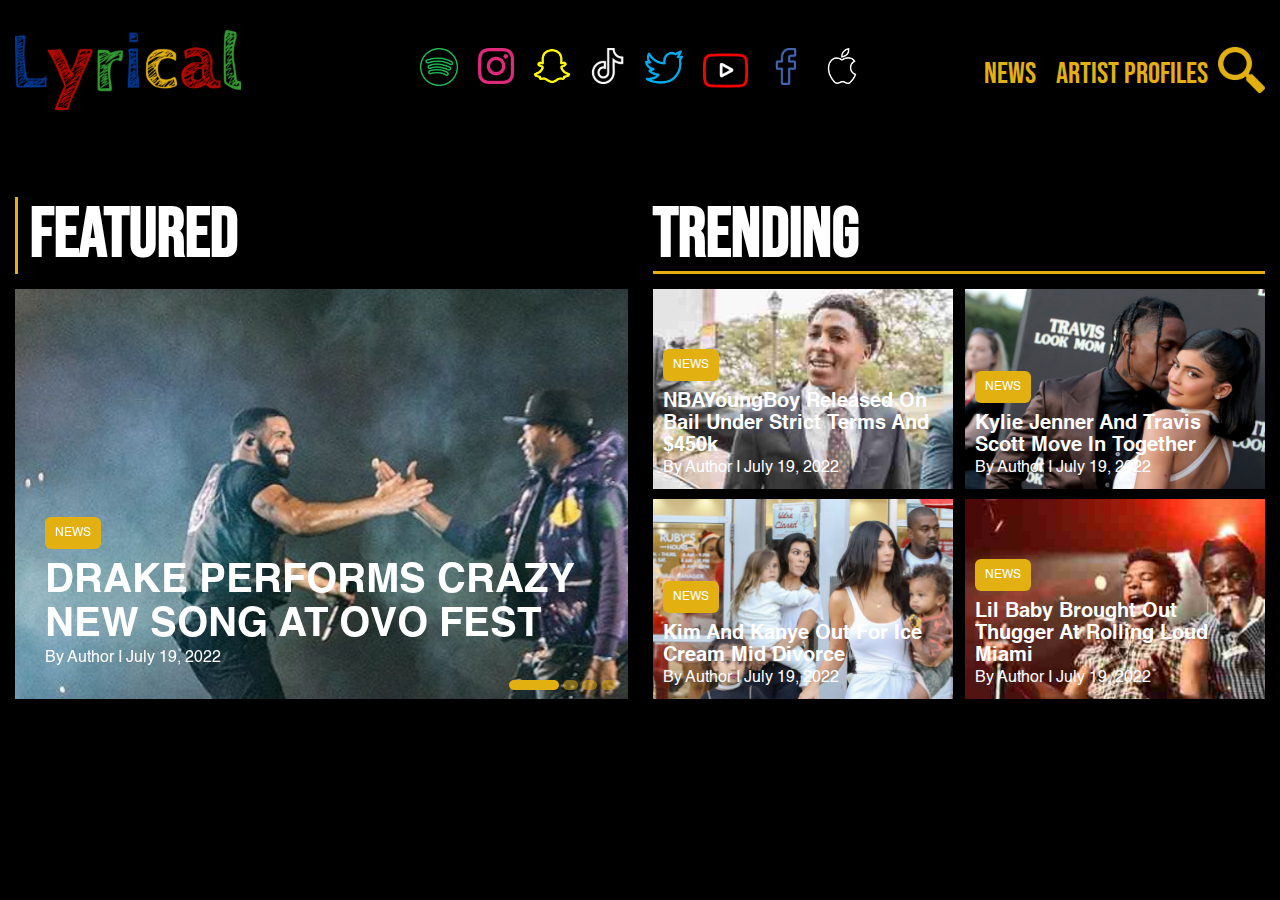
==== index.html @ 8f90d985 "Top Main Section" ====
<!DOCTYPE html>
<html lang="en">
<head>
    <meta charset="UTF-8">
    <meta http-equiv="X-UA-Compatible" content="IE=edge">
    <meta name="viewport" content="width=device-width, initial-scale=1.0">
    <title>Lyrical</title>

    <!-- Owl Carousel -->
    <link rel="stylesheet" href="https://cdnjs.cloudflare.com/ajax/libs/OwlCarousel2/2.3.4/assets/owl.carousel.min.css">
    <link rel="stylesheet" href="https://cdnjs.cloudflare.com/ajax/libs/OwlCarousel2/2.3.4/assets/owl.theme.default.css">

    <link rel="stylesheet" href="./assets/css/style.css">
</head>
<body>
    
    <!-- Site Header -->
    <header class="site--header">
        <div class="site--container">
            <div class="header--content flex space-between items-center">
                <div class="header--logo">
                    <img src="./assets/img/logo.svg" alt="">
                </div>
                <div class="header--icon">
                    <ul class="social--icon flex">
                        <li>
                            <a href="">
                                <img src="./assets/img/spotify.svg" alt="">
                            </a>
                        </li>
                        <li>
                            <a href="">
                                <img src="./assets/img/instagram.svg" alt="">
                            </a>
                        </li>
                        <li>
                            <a href="">
                                <img src="./assets/img/snapchat.svg" alt="">
                            </a>
                        </li>
                        <li>
                            <a href="">
                                <img src="./assets/img/tik-tok.svg" alt="">
                            </a>
                        </li>
                        <li>
                            <a href="">
                                <img src="./assets/img/twitter.svg" alt="">
                            </a>
                        </li>
                        <li>
                            <a href="">
                                <img src="./assets/img/youtube.svg" alt="">
                            </a>
                        </li>
                        <li>
                            <a href="">
                                <img src="./assets/img/facebook.svg" alt="">
                            </a>
                        </li>
                        <li>
                            <a href="">
                                <img src=".//assets/img/apple.svg" alt="">
                            </a>
                        </li>
                    </ul>
                </div>
                <div class="header--menu flex items-center">
                    <nav>
                        <ul class="main--menu flex">
                            <li>
                                <a href="">News</a>
                            </li>
                            <li>
                                <a href="">ARTIST PROFILES</a>
                            </li>
                        </ul>
                    </nav>
                    <div class="search--icon">
                        <img src="./assets/img/magnifying-glass-search.svg" alt="">
                    </div>
                </div>
            </div>
        </div>
    </header>

    <main>

        <!-- Top Main Section -->
        <section class="top--main">
            <div class="site--container">
                <div class="main--content flex space-between">
                    <div class="main--col featured--block">
                        <h1 class="white featured--title">FEATURED</h1>
                        <div class="featured--slider owl-carousel owl-theme">
                            <a href="#" class="featured--item" style="background-image:url(./assets/img/fs-item.png) ;">
                                <div class="featured--item_content">
                                    <span class="item--category">NEWS</span>
                                    <h3>DRAKE PERFORMS CRAZY NEW SONG AT OVO FEST</h3>
                                    <span>By Author I July 19, 2022</span>
                                </div>
                            </a>
                            <a href="#" class="featured--item" style="background-image:url(./assets/img/fs-item.png) ;">
                                <div class="featured--item_content">
                                    <span class="item--category">NEWS</span>
                                    <h3>DRAKE PERFORMS CRAZY NEW SONG AT OVO FEST</h3>
                                    <span>By Author I July 19, 2022</span>
                                </div>
                            </a>
                            <a href="#" class="featured--item" style="background-image:url(./assets/img/fs-item.png) ;">
                                <div class="featured--item_content">
                                    <span class="item--category">NEWS</span>
                                    <h3>DRAKE PERFORMS CRAZY NEW SONG AT OVO FEST</h3>
                                    <span>By Author I July 19, 2022</span>
                                </div>
                            </a>
                            <a href="#" class="featured--item" style="background-image:url(./assets/img/fs-item.png) ;">
                                <div class="featured--item_content">
                                    <span class="item--category">NEWS</span>
                                    <h3>DRAKE PERFORMS CRAZY NEW SONG AT OVO FEST</h3>
                                    <span>By Author I July 19, 2022</span>
                                </div>
                            </a>
                        </div>
                    </div>
                    <div class="main--col trending--block">
                        <h1 class="white trending--title">TRENDING</h1>
                        <div class="trending--box flex space-between">
                            <a href="#" class="trending--box_item" style="background-image: url(./assets/img/tr-1.png);">
                                <div class="trending--boc_content">
                                    <span class="item--category">NEWS</span>
                                    <h4>NBAYoungBoy released on bail Under strict terms and $450k</h4>
                                    <span>By Author I July 19, 2022</span>
                                </div>
                            </a>
                            <a href="#" class="trending--box_item" style="background-image: url(./assets/img/tr-2.png);">
                                <div class="trending--boc_content">
                                    <span class="item--category">NEWS</span>
                                    <h4>Kylie Jenner And Travis Scott Move In Together</h4>
                                    <span>By Author I July 19, 2022</span>
                                </div>
                            </a>
                            <a href="#" class="trending--box_item" style="background-image: url(./assets/img/tr-3.png);">
                                <div class="trending--boc_content">
                                    <span class="item--category">NEWS</span>
                                    <h4>Kim And Kanye Out For Ice Cream Mid Divorce</h4>
                                    <span>By Author I July 19, 2022</span>
                                </div>
                            </a>
                            <a href="#" class="trending--box_item" style="background-image: url(./assets/img/tr-4.png);">
                                <div class="trending--boc_content">
                                    <span class="item--category">NEWS</span>
                                    <h4>Lil Baby Brought Out Thugger At Rolling Loud Miami</h4>
                                    <span>By Author I July 19, 2022</span>
                                </div>
                            </a>
                        </div>
                    </div>
                </div>
            </div>
        </section>

    </main>

    
    <script src="https://code.jquery.com/jquery-3.6.0.min.js"></script>

    <!-- Owl Carousel JS -->
    <script src="https://cdnjs.cloudflare.com/ajax/libs/OwlCarousel2/2.3.4/owl.carousel.min.js"></script>

    <script src="./assets/js/script.js"></script>

</body>
</html>
---- assets/css/style.css ----
/******************************* 
        Custom Font
*******************************/

@font-face {
    font-family: 'Bebasneue-regular';
    src: url(../fonts/BebasNeue-Regular.ttf);
}
@font-face {
    font-family: 'Helvetica';
    src: url(../fonts/Helvetica.ttf);
}
@font-face {
    font-family: 'Helvetica-Bold';
    src: url(../fonts/Helvetica-Bold.ttf);
}
@font-face {
    font-family: 'open-sans';
    src: url(../fonts/open-sans-regular.ttf);
}
@font-face {
    font-family: 'open-sans-extrabold';
    src: url(../fonts/open-sans-extrabold.ttf);
}



/******************************* 
            Reset
*******************************/

*,*::before,*::after{
	box-sizing:border-box;
}
html,body,div,dl,dt,dd,ul,ol,li,h1,h2,h3,h4,h5,h6,
pre,form,fieldset,input,textarea,p,blockquote,th,td,
header,footer,aside,nav,article,figure,figcaption{
	margin:0;
	padding:0;
}
fieldset,img{
	border:0;
    max-width: 100%;
}
address,caption,cite,code,dfn,em,strong,th,var{
	font-style:normal;
	font-weight:400;
}
ol,ul{
	list-style:none;
}
caption,th{
	text-align:left;
}
h1,h2,h3,h4,h5,h6{
	font-size:100%;
    text-transform: capitalize;
}
h1::first-letter,
h2::first-letter,
h3::first-letter,
h4::first-letter,
h5::first-letter,
h6::first-letter{
    text-transform: uppercase;
}
q:before,q:after{
	content:'';
}
abbr,acronym{
	border:0;
}
a{
	text-decoration:none;
    transition: 0.3s linear;
}
a:active,a:focus,input:focus,textarea:hover,textarea:focus{
	outline:none;
} 


/******************************* 
            Variables
*******************************/


:root{

    /* Reset 1rem = 10px */
    font-size:10px;

    /* Basic colors */
    --black:#000000;
    --white:#ffffff;
    
    --yellow:#E2B011;
    --red:#C92929;
    --gray:#222222;
    

}


/******************************* 
            Globals
*******************************/

html{
    scroll-behavior: smooth;
	overflow-x: hidden;
}
body{
    font-size:1.6rem;
    font-weight:400;
    line-height:1.4;
	overflow-x: hidden;
    background-color: var(--black);
    font-family: 'Helvetica';
}
  
  
h1,h2,h3,h4,h5,h6{
    line-height:1.1;
	color:var(--white);
    font-family: 'Helvetica-Bold';
}
  
h1{
    font-size:7rem;
    font-family: 'Bebasneue-regular';
}
h2{
    font-size:6rem;
    font-family: 'Bebasneue-regular';
}
h3{
    font-size:4rem;
}
h4{
    font-size:2rem;
}
h5{
    font-size: 1.8rem;
}
h6{
    font-size: 1.6rem;
}
p,span{
    color: var(--white);
}

.flex{
    display: flex;
    flex-wrap: wrap;
}
.space-between{
    justify-content: space-between;
}
.justify-center{
    justify-content: center;
}
.justify-end{
    justify-content: flex-end;
}
.items-center{
    align-items: center;
}
.items-end{
    align-items: flex-end;
}

.full--container{
    width: 100%;
    height: 100%;
    max-width: 1440px;
    padding-left: 1.5rem;
    padding-right: 1.5rem;
    margin: auto;
}
.site--container{
    width: 100%;
    height: 100%;
    max-width: 1280px;
    padding-left: 15px;
    padding-right: 15px;
    margin: auto;
}
.text-center{
    text-align: center;
}


/*  Text Color */
.white{
    color: var(--white);
}
.black{
    color: var(--black);
}
.yellow{
    color: var(--yellow);
}


/******************************* 
            Specifics
*******************************/


/* Header  */
.header--logo {
    width: 30%;
}
.header--menu {
    width: 30%;
    display: flex;
    justify-content: flex-end;
}
.header--icon {
    width: 40%;
    display: flex;
    justify-content: center;
}
.site--header {
    padding: 30px 0;
}
.social--icon li {
    margin: 0 10px;
}
.main--menu li{
    margin: 0 10px;
}
.main--menu li a{
    font-family: 'Bebasneue-regular';
    color: var(--yellow);
    font-size: 3rem;
}
/* Header End */



/* Top Main Section */
.top--main{
    padding: 50px 0;
}
.main--col {
    width: 49%;
}
.featured--title {
    padding-left: 15px;
    margin-bottom: 15px;
    position: relative;
}
.featured--title:before {
    content: '';
    position: absolute;
    left: 0;
    bottom: 0;
    top: 0;
    height: 100%;
    width: 3px;
    background-color: var(--yellow);
    margin: auto;
}
.trending--title {
    margin-bottom: 15px;
    position: relative;
}
.trending--title:before {
    content: '';
    position: absolute;
    bottom: 0;
    left: 0;
    right: 0;
    width: 100%;
    height: 3px;
    background-color: var(--yellow);
}



.featured--item {
    height: 410px;
    display: flex;
    align-items: flex-end;
    padding: 30px;
}
.item--category {
    display: inline-block;
    padding: 10px;
    background-color: var(--yellow);
    width: max-content;
    border-radius: 6px;
    line-height: initial;
    color: var(--white);
    margin-bottom: 10px;
    font-size: 1.2rem;
}
.trending--box_item {
    width: 49%;
    height: 200px;
    display: flex;
    align-items: flex-end;
    padding: 10px;
}
.trending--box {
    gap: 10px;
}
.featured--slider .owl-dots {
    position: absolute;
    bottom: 0;
    right: 10px;
}
.featured--slider .owl-dots button.owl-dot span {
    margin: 2px !important;
    transition: 0.5s all;
    background-color: var(--yellow) !important;
    opacity: 0.5;
    width: 15px;
}
.featured--slider .owl-dots button.active span {
    width: 50px;
    transition: 0.5s all;
    opacity: 1;
}
/* Top Main Section End */
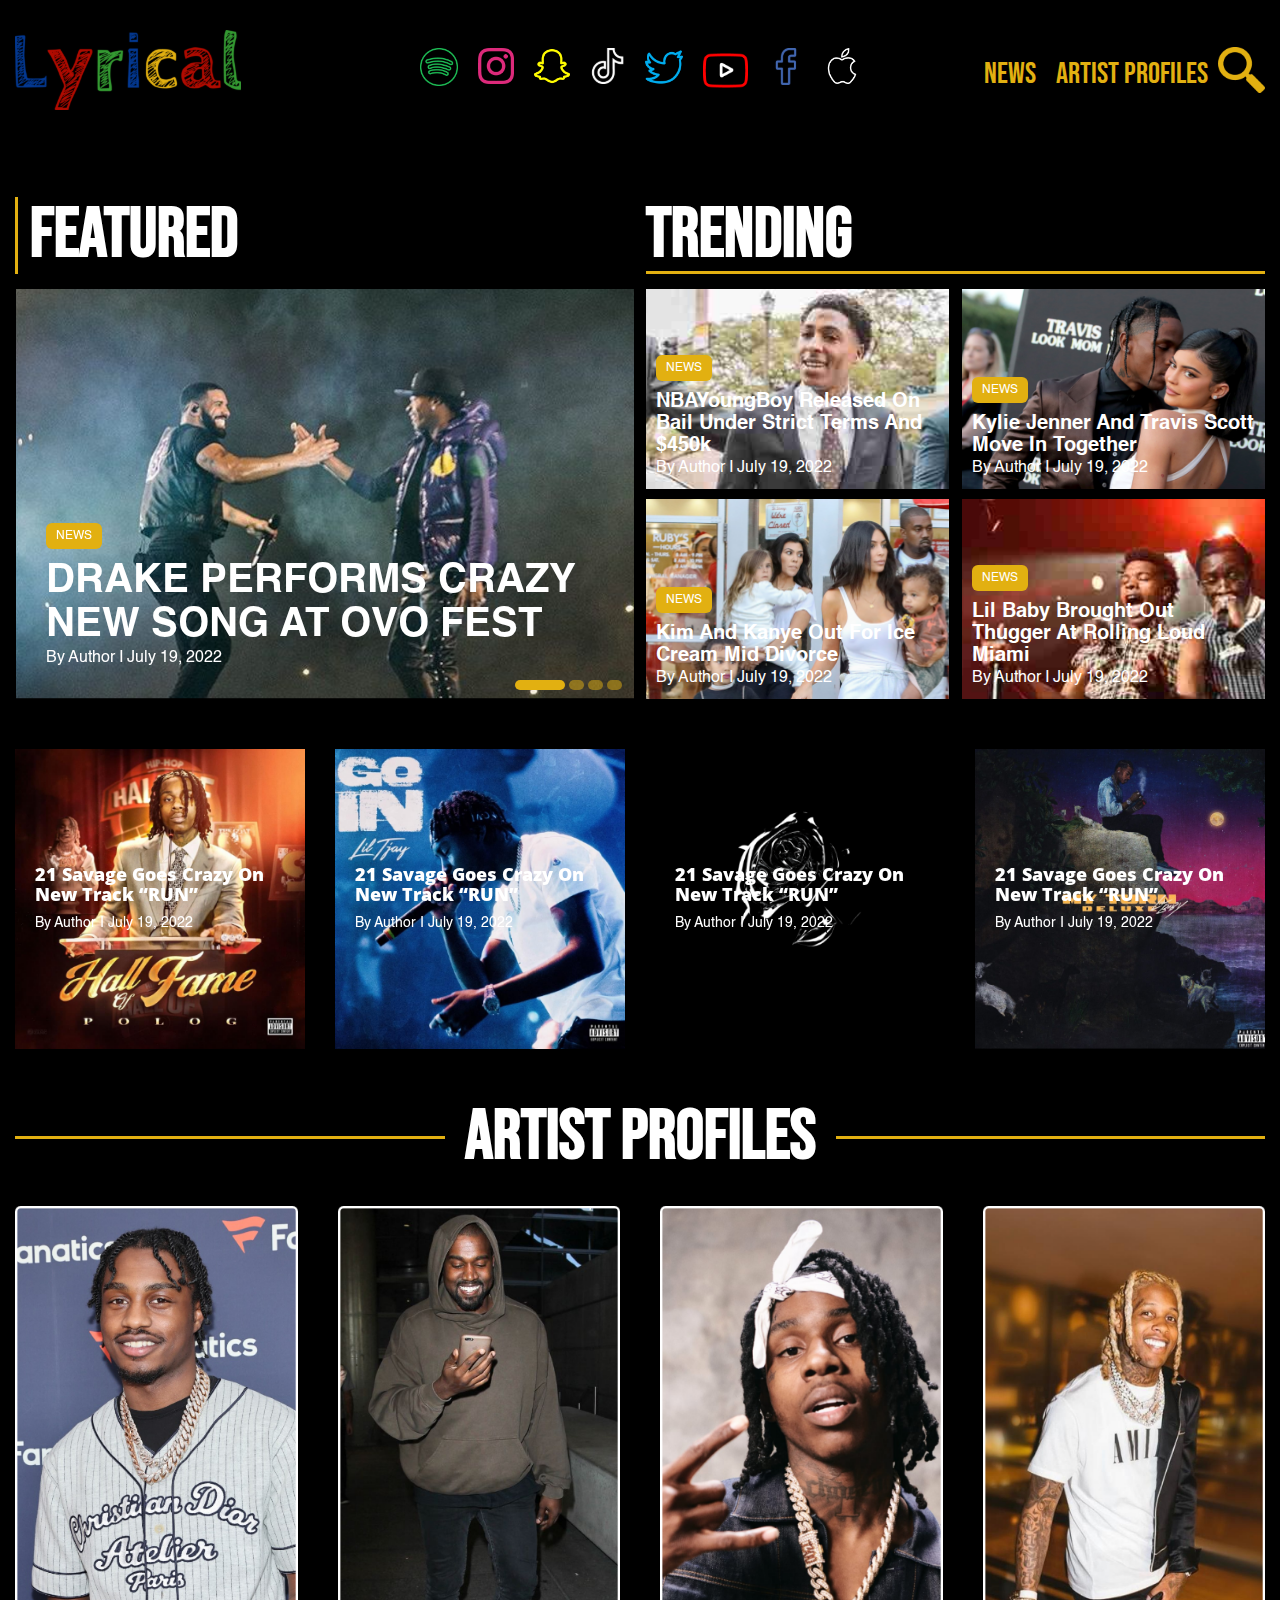
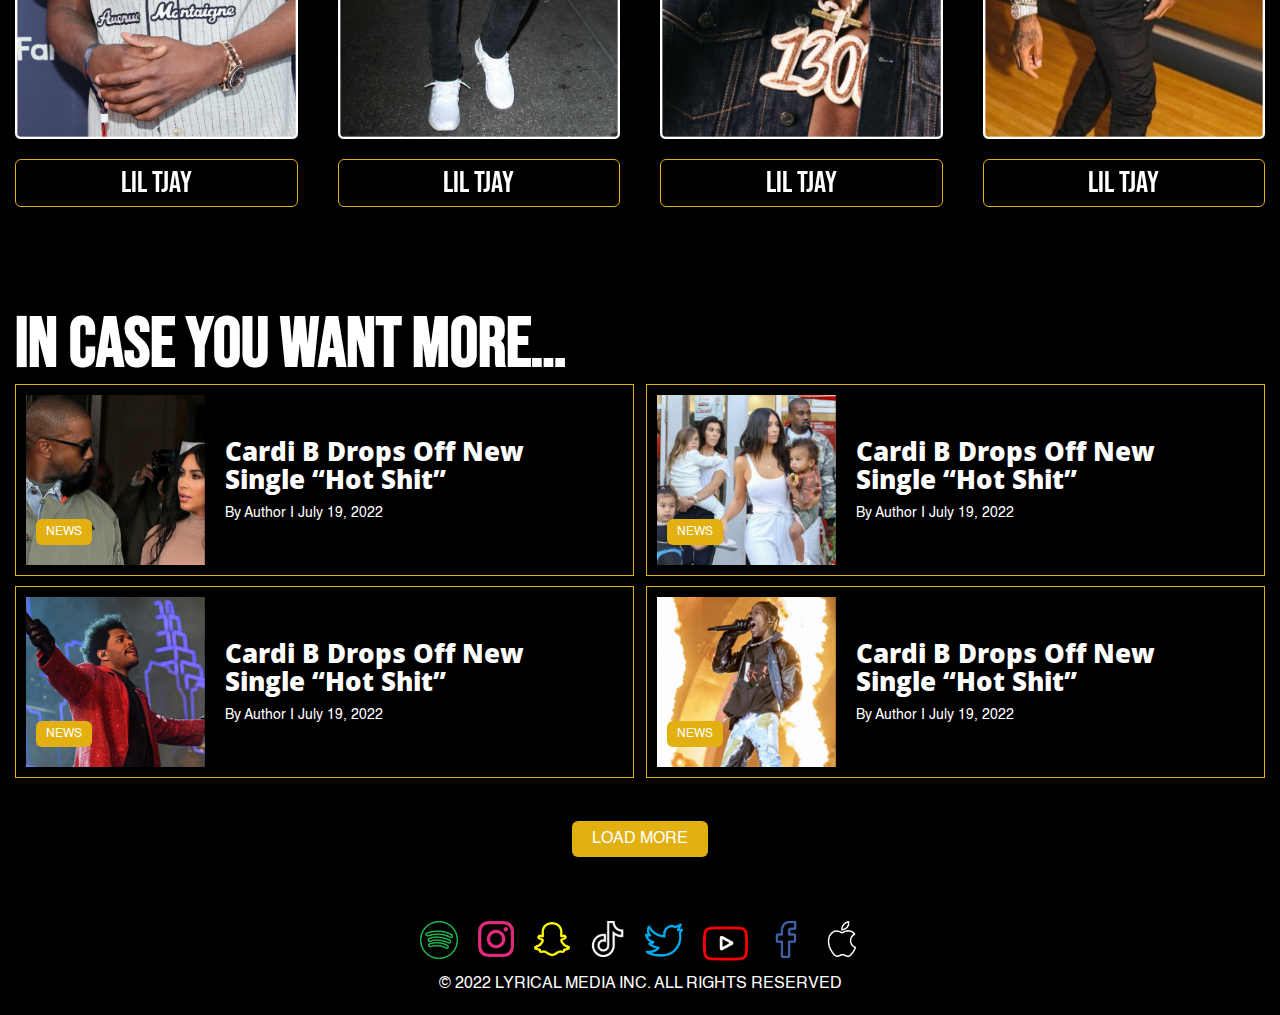
==== commit 011654c0: "Home Add new Section" ====
--- a/index.html
+++ b/index.html
@@ -160,8 +160,181 @@
             </div>
         </section>
 
+        <!-- Latest Release Slider -->
+        <section class="latest-release">
+            <div class="site--container">
+                <div class="release--content">
+                    <div class="latest--release_slider owl-carousel owl-theme">
+                        <div class="release--item" style="background-image: url(./assets/img/lr-1.png);">
+                            <div class="release--item_content">
+                                <h5 class="release--title">21 Savage goes crazy on new track “RUN”</h5>
+                                <p class="release--date">By Author I July 19, 2022</p>
+                            </div>
+                        </div>
+                        <div class="release--item" style="background-image: url(./assets/img/lr-2.png);">
+                            <div class="release--item_content">
+                                <h5 class="release--title">21 Savage goes crazy on new track “RUN”</h5>
+                                <p class="release--date">By Author I July 19, 2022</p>
+                            </div>
+                        </div>
+                        <div class="release--item" style="background-image: url(./assets/img/lr-3.png);">
+                            <div class="release--item_content">
+                                <h5 class="release--title">21 Savage goes crazy on new track “RUN”</h5>
+                                <p class="release--date">By Author I July 19, 2022</p>
+                            </div>
+                        </div>
+                        <div class="release--item" style="background-image: url(./assets/img/lr-4.png);">
+                            <div class="release--item_content">
+                                <h5 class="release--title">21 Savage goes crazy on new track “RUN”</h5>
+                                <p class="release--date">By Author I July 19, 2022</p>
+                            </div>
+                        </div>
+                        <div class="release--item" style="background-image: url(./assets/img/lr-1.png);">
+                            <div class="release--item_content">
+                                <h5 class="release--title">21 Savage goes crazy on new track “RUN”</h5>
+                                <p class="release--date">By Author I July 19, 2022</p>
+                            </div>
+                        </div>
+                    </div>
+                </div>
+            </div>
+        </section>
+
+        <!-- ARTIST PROFILES -->
+        <section class="artist--profile">
+            <div class="site--container">
+                <div class="artist--content">
+                    <div class="border--title">
+                        <h1>ARTIST PROFILES</h1>
+                    </div>
+                    <div class="artist--slider owl-carousel owl-theme">
+                        <div class="artist--slide">
+                            <img src="./assets/img/ap-1.png" alt="">
+                            <a href="" class="artist--link">LIL TJAY</a>
+                        </div>
+                        <div class="artist--slide">
+                            <img src="./assets/img/ap-2.png" alt="">
+                            <a href="" class="artist--link">LIL TJAY</a>
+                        </div>
+                        <div class="artist--slide">
+                            <img src="./assets/img/ap-3.png" alt="">
+                            <a href="" class="artist--link">LIL TJAY</a>
+                        </div>
+                        <div class="artist--slide">
+                            <img src="./assets/img/ap-4.png" alt="">
+                            <a href="" class="artist--link">LIL TJAY</a>
+                        </div>
+                        <div class="artist--slide">
+                            <img src="./assets/img/ap-1.png" alt="">
+                            <a href="" class="artist--link">LIL TJAY</a>
+                        </div>
+                    </div>
+                </div>
+            </div>
+        </section>
+
+        <!-- IN CASE YOU WANT MORE… -->
+        <section class="case--section">
+            <div class="site--container">
+                <div class="case--content">
+                    <h1>IN CASE YOU WANT MORE…</h1>
+                    <div class="case--box flex space-between"> 
+                        <a href="#" class="case--box_item flex space-between items-center">
+                            <div class="case--img" style="background-image: url(./assets/img/c1.png);">
+                                <span class="item--category">news</span>
+                            </div>
+                            <div class="case--info">
+                                <h4 class="case--info_title">Cardi B drops off new single “Hot Shit”</h4>
+                                <p class="case--info_date">By Author I July 19, 2022</p>
+                            </div>
+                        </a>
+                        <a href="#" class="case--box_item flex space-between items-center">
+                            <div class="case--img" style="background-image: url(./assets/img/c2.png);">
+                                <span class="item--category">news</span>
+                            </div>
+                            <div class="case--info">
+                                <h4 class="case--info_title">Cardi B drops off new single “Hot Shit”</h4>
+                                <p class="case--info_date">By Author I July 19, 2022</p>
+                            </div>
+                        </a>
+                        <a href="#" class="case--box_item flex space-between items-center">
+                            <div class="case--img" style="background-image: url(./assets/img/c3.png);">
+                                <span class="item--category">news</span>
+                            </div>
+                            <div class="case--info">
+                                <h4 class="case--info_title">Cardi B drops off new single “Hot Shit”</h4>
+                                <p class="case--info_date">By Author I July 19, 2022</p>
+                            </div>
+                        </a>
+                        <a href="#" class="case--box_item flex space-between items-center">
+                            <div class="case--img" style="background-image: url(./assets/img/c4.png);">
+                                <span class="item--category">news</span>
+                            </div>
+                            <div class="case--info">
+                                <h4 class="case--info_title">Cardi B drops off new single “Hot Shit”</h4>
+                                <p class="case--info_date">By Author I July 19, 2022</p>
+                            </div>
+                        </a>
+                    </div>
+
+                    <div class="load--more text-center">
+                        <a href="" class="site--btn">Load More</a>
+                    </div>
+                </div>
+            </div>
+        </section>
+
     </main>
 
+    <footer class="site--footer">
+        <div class="site--container">
+            <div class="footer--content text-center">
+                <ul class="social--icon flex justify-center">
+                    <li>
+                        <a href="">
+                            <img src="./assets/img/spotify.svg" alt="">
+                        </a>
+                    </li>
+                    <li>
+                        <a href="">
+                            <img src="./assets/img/instagram.svg" alt="">
+                        </a>
+                    </li>
+                    <li>
+                        <a href="">
+                            <img src="./assets/img/snapchat.svg" alt="">
+                        </a>
+                    </li>
+                    <li>
+                        <a href="">
+                            <img src="./assets/img/tik-tok.svg" alt="">
+                        </a>
+                    </li>
+                    <li>
+                        <a href="">
+                            <img src="./assets/img/twitter.svg" alt="">
+                        </a>
+                    </li>
+                    <li>
+                        <a href="">
+                            <img src="./assets/img/youtube.svg" alt="">
+                        </a>
+                    </li>
+                    <li>
+                        <a href="">
+                            <img src="./assets/img/facebook.svg" alt="">
+                        </a>
+                    </li>
+                    <li>
+                        <a href="">
+                            <img src=".//assets/img/apple.svg" alt="">
+                        </a>
+                    </li>
+                </ul>
+                <p class="copyright--text">© 2022 LYRICAL MEDIA INC. ALL RIGHTS RESERVED</p>
+            </div>
+        </div>
+    </footer>
     
     <script src="https://code.jquery.com/jquery-3.6.0.min.js"></script>
 
--- a/assets/css/style.css
+++ b/assets/css/style.css
@@ -201,6 +201,16 @@
     color: var(--yellow);
 }
 
+/* Site Button */
+.site--btn {
+    padding: 10px 20px;
+    background-color: var(--yellow);
+    color: var(--white);
+    border-radius: 6px;
+    line-height: initial;
+    text-transform: uppercase;
+}
+
 
 /******************************* 
             Specifics
@@ -244,7 +254,7 @@
     padding: 50px 0;
 }
 .main--col {
-    width: 49%;
+    width: 49.5%;
 }
 .featured--title {
     padding-left: 15px;
@@ -284,10 +294,12 @@
     display: flex;
     align-items: flex-end;
     padding: 30px;
+    background-size: cover;
+    background-position: center;
 }
 .item--category {
     display: inline-block;
-    padding: 10px;
+    padding: 7px 10px;
     background-color: var(--yellow);
     width: max-content;
     border-radius: 6px;
@@ -295,6 +307,7 @@
     color: var(--white);
     margin-bottom: 10px;
     font-size: 1.2rem;
+    text-transform: uppercase;
 }
 .trending--box_item {
     width: 49%;
@@ -323,4 +336,119 @@
     transition: 0.5s all;
     opacity: 1;
 }
-/* Top Main Section End */+/* Top Main Section End */
+
+
+/* IN CASE YOU WANT MORE */
+.case--section{
+    padding: 50px 0;
+}
+.case--box {
+    gap: 10px;
+}
+.case--box_item {
+    width: 49.5%;
+    padding: 10px;
+    border: 1px solid var(--yellow);
+}
+.case--img {
+    width: 30%;
+    min-height: 170px;
+    display: flex;
+    align-items: flex-end;
+    padding: 10px;
+    background-size: cover;
+    background-position: center;
+}
+.case--info {
+    width: 70%;
+    padding: 10px 20px;
+}
+.case--info_title {
+    font-family: 'open-sans-extrabold';
+    font-size: 2.6rem;
+}
+.case--info_date {
+    font-size: 1.4rem;
+    margin-top: 10px;
+}
+.load--more{
+    margin-top: 50px;
+}
+
+/* IN CASE YOU WANT MORE End */
+
+
+
+/* ARTIST PROFILES */
+.artist--profile{
+    padding: 50px 0;
+}
+.artist--link {
+    margin-top: 20px;
+    display: block;
+    text-align: center;
+    padding: 5px 10px;
+    border: 1px solid var(--yellow);
+    border-radius: 6px;
+    font-family: 'Bebasneue-regular';
+    font-size: 3rem;
+    color: var(--white);
+    line-height: initial;
+}
+.artist--link:hover{
+    background-color: var(--yellow);
+    color: var(--white);
+}
+.border--title {
+    position: relative;
+    text-align: center;
+    margin-bottom: 30px;
+}
+.border--title:before {
+    content: '';
+    position: absolute;
+    width: 100%;
+    height: 3px;
+    background-color: var(--yellow);
+    left: 0;
+    right: 0;
+    top: 0;
+    bottom: 0;
+    margin: auto;
+    z-index: 0;
+}
+.border--title h1{
+    padding: 0 20px;
+    background-color: var(--black);
+    position: relative;
+    display: inline-block;
+}
+/* ARTIST PROFILES End */
+
+
+/* Lastest Relase */
+.release--item {
+    height: 300px;
+    background-size: cover;
+    background-position: center;
+    display: flex;
+    align-items: center;
+    padding: 20px;
+}
+.release--title {
+    font-family: 'open-sans-extrabold';
+}
+.release--date {
+    font-size: 1.4rem;
+    margin-top: 10px;
+}
+/* Lastest Relase End*/
+
+
+
+/* Footer */
+.site--footer {
+    padding: 20px 0;
+}
+/* Footer End */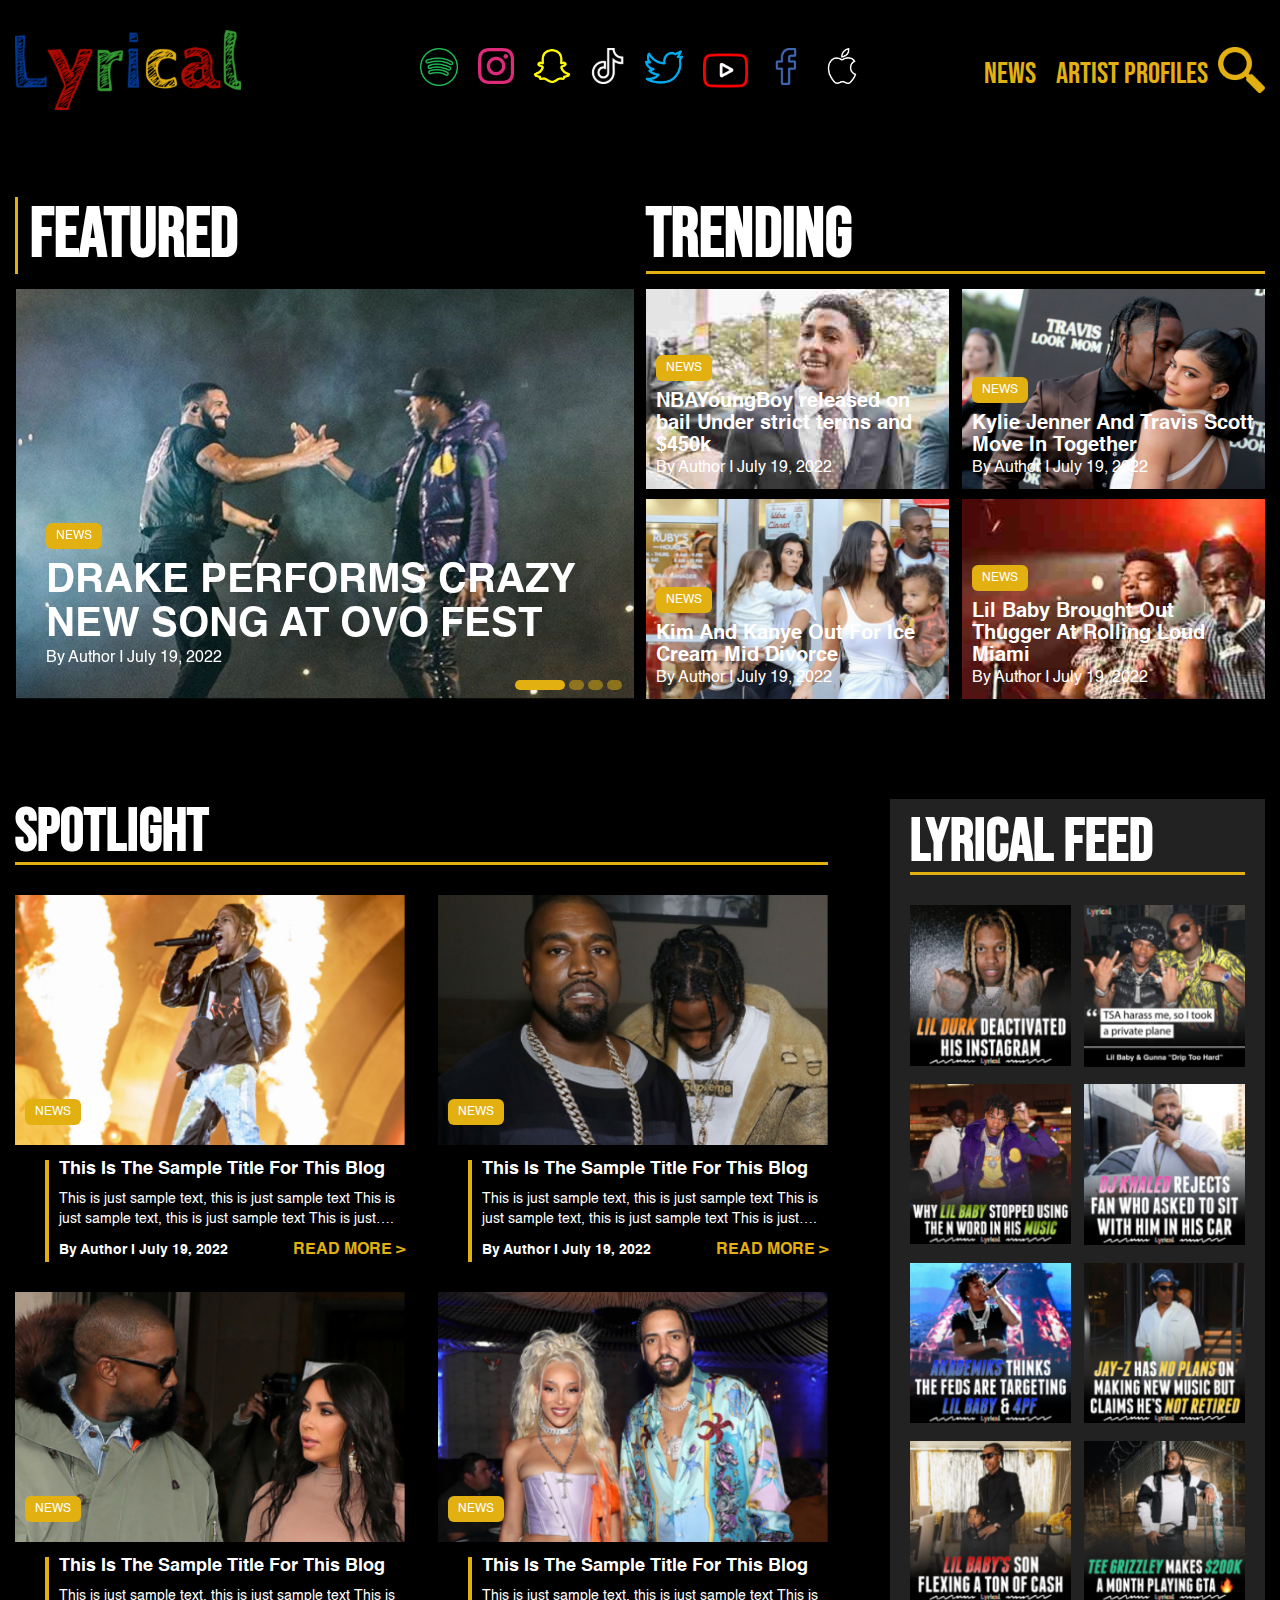
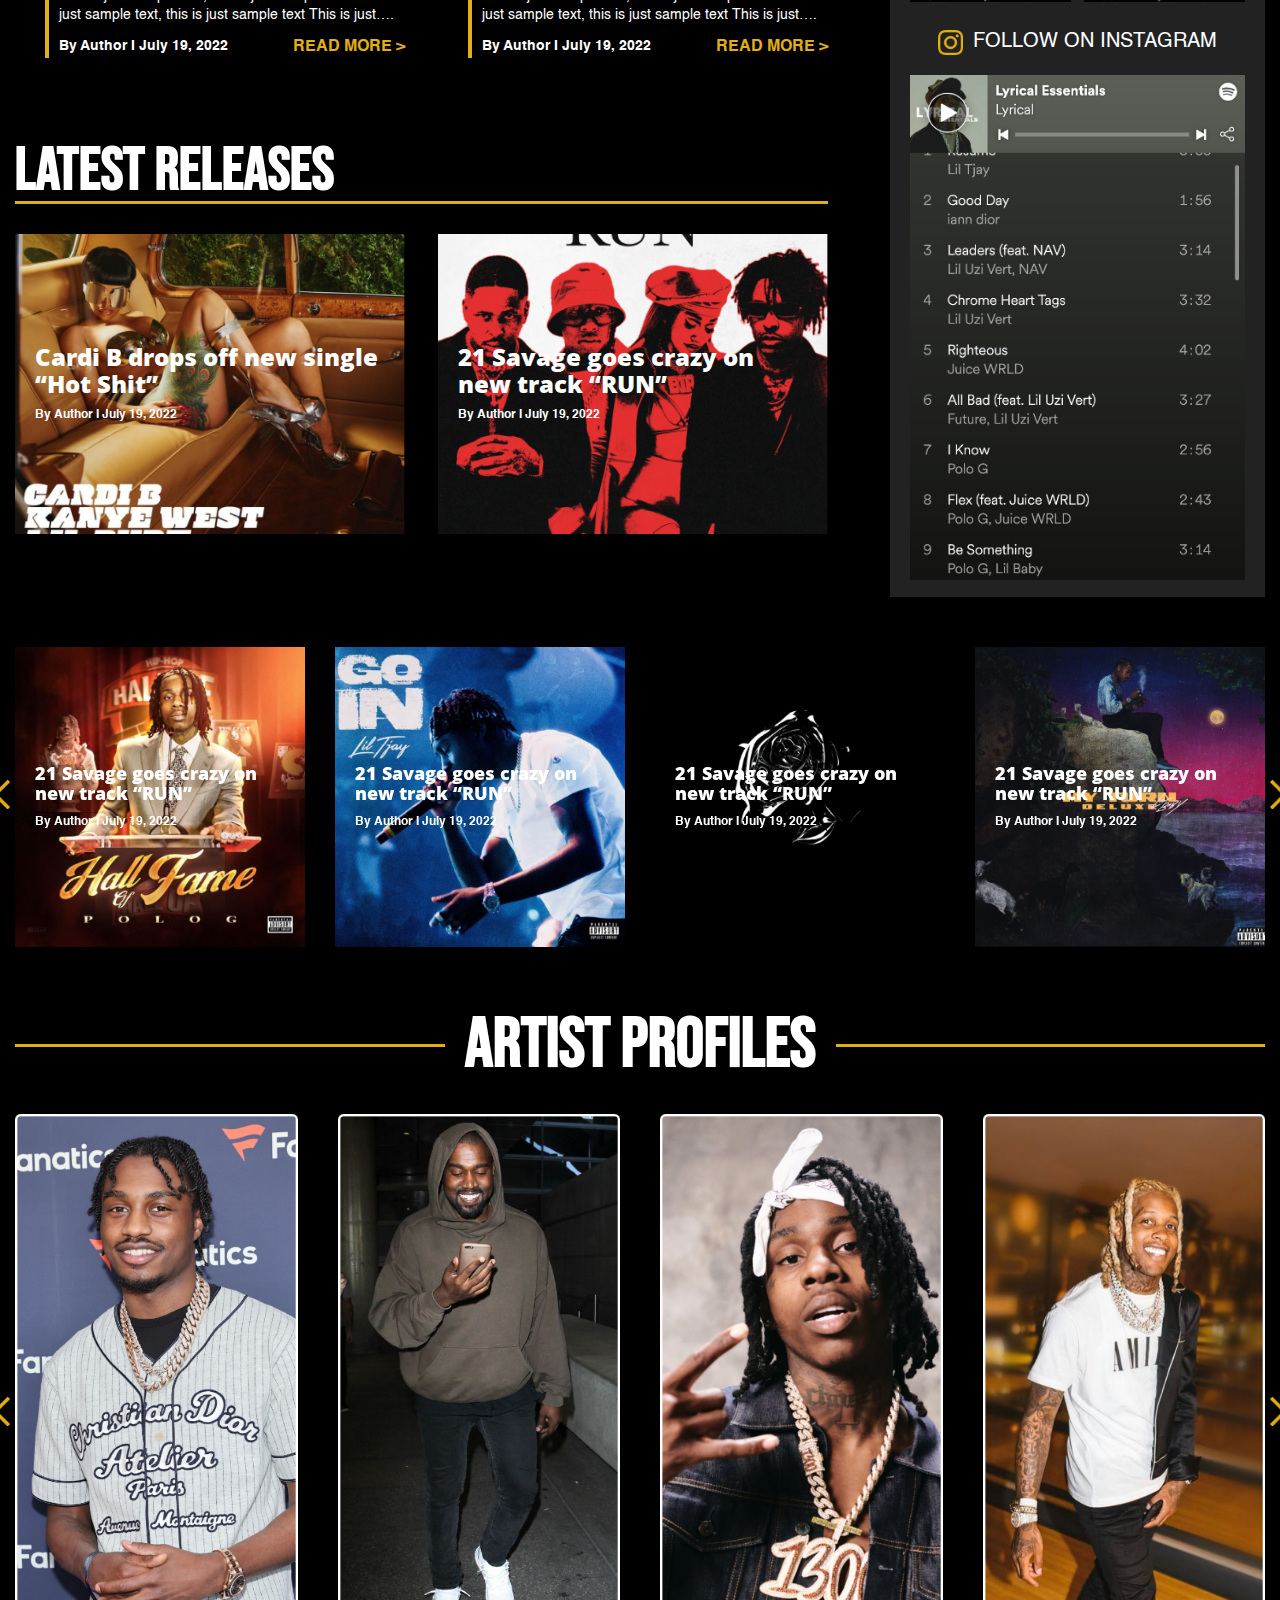
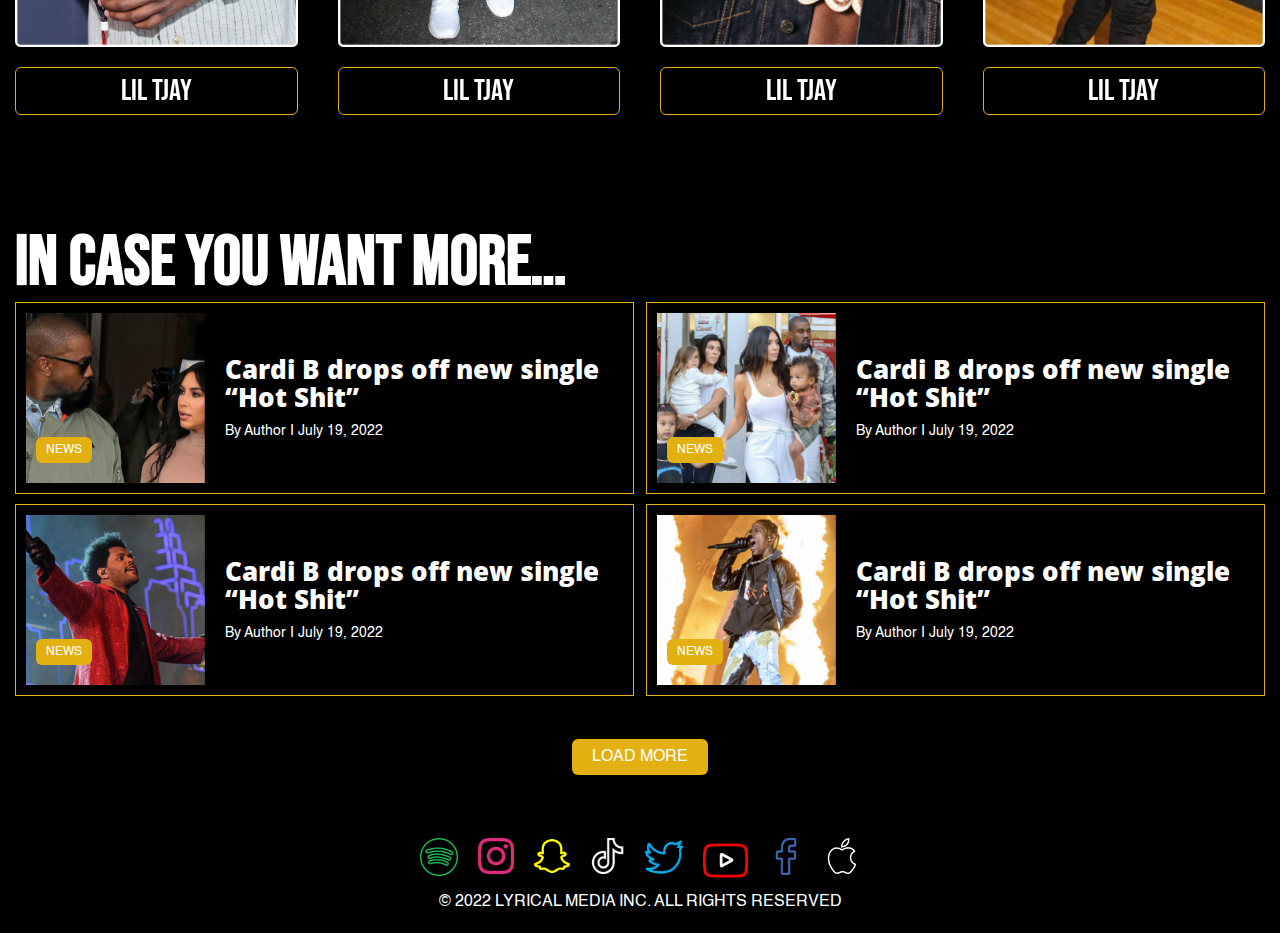
==== commit 94ff9df9: "Home Page New Section" ====
--- a/index.html
+++ b/index.html
@@ -160,41 +160,170 @@
             </div>
         </section>
 
+        <!-- Spotligh or Lyrical Feed -->
+        <section class="sl--feed">
+            <div class="site--container">
+                <div class="sl--content flex space-between">
+                    <div class="spotlight--box">
+                        <div class="bottom--title">
+                            <h2>SPOTLIGHT</h2>
+                        </div>
+                        <div class="spotlight--content flex space-between">
+                            <div class="spotlight--feed">
+                                <div class="feed--img" style="background-image: url(./assets/img/sl-1.png);">
+                                    <span class="item--category">news</span>
+                                </div>
+                                <div class="feed--info">
+                                    <h5>This Is The Sample Title For This Blog </h5>
+                                    <p>This is just sample text, this is just sample text This is just sample text, this is just sample text This is just….</p>
+                                    <div class="feed--more flex space-between items-center">
+                                        <span>By Author I July 19, 2022</span>
+                                        <a href="">READ MORE ></a>
+                                    </div>
+                                </div>
+                            </div>
+                            <div class="spotlight--feed">
+                                <div class="feed--img" style="background-image: url(./assets/img/sl-2.png);">
+                                    <span class="item--category">news</span>
+                                </div>
+                                <div class="feed--info">
+                                    <h5>This Is The Sample Title For This Blog </h5>
+                                    <p>This is just sample text, this is just sample text This is just sample text, this is just sample text This is just….</p>
+                                    <div class="feed--more flex space-between items-center">
+                                        <span>By Author I July 19, 2022</span>
+                                        <a href="">READ MORE ></a>
+                                    </div>
+                                </div>
+                            </div>
+                            <div class="spotlight--feed">
+                                <div class="feed--img" style="background-image: url(./assets/img/sl-3.png);">
+                                    <span class="item--category">news</span>
+                                </div>
+                                <div class="feed--info">
+                                    <h5>This Is The Sample Title For This Blog </h5>
+                                    <p>This is just sample text, this is just sample text This is just sample text, this is just sample text This is just….</p>
+                                    <div class="feed--more flex space-between items-center">
+                                        <span>By Author I July 19, 2022</span>
+                                        <a href="">READ MORE ></a>
+                                    </div>
+                                </div>
+                            </div>
+                            <div class="spotlight--feed">
+                                <div class="feed--img" style="background-image: url(./assets/img/sl-4.png);">
+                                    <span class="item--category">news</span>
+                                </div>
+                                <div class="feed--info">
+                                    <h5>This Is The Sample Title For This Blog </h5>
+                                    <p>This is just sample text, this is just sample text This is just sample text, this is just sample text This is just….</p>
+                                    <div class="feed--more flex space-between items-center">
+                                        <span>By Author I July 19, 2022</span>
+                                        <a href="">READ MORE ></a>
+                                    </div>
+                                </div>
+                            </div>
+                        </div>
+
+                        <div class="latest--release">
+                            <div class="bottom--title">
+                                <h2>LATEST RELEASES</h2>
+                            </div>
+                            <div class="latest--release_box flex space-between ">
+                                <a href="#" class="release--item" style="background-image: url(./assets/img/slr-2.png);">
+                                    <div class="release--item_content">
+                                        <h5 class="release--title">Cardi B drops off new single “Hot Shit”</h5>
+                                        <p class="release--date">By Author I July 19, 2022</p>
+                                    </div>
+                                </a>
+                                <a href="#" class="release--item" style="background-image: url(./assets/img/slr-1.png);">
+                                    <div class="release--item_content">
+                                        <h5 class="release--title">21 Savage goes crazy on new track “RUN”</h5>
+                                        <p class="release--date">By Author I July 19, 2022</p>
+                                    </div>
+                                </a>
+                                
+                            </div>
+                        </div>
+                    </div>
+                    <div class="lyrical--box">
+                        <div class="bottom--title">
+                            <h2>LYRICAL FEED</h2>
+                        </div>
+                        <div class="lyrical--feed flex space-between">
+                            <a href="#" class="lyrical--feed_item">
+                                <img src="./assets/img/lf-1.png" alt="">
+                            </a>
+                            <a href="#" class="lyrical--feed_item">
+                                <img src="./assets/img/lf-2.png" alt="">
+                            </a>
+                            <a href="#" class="lyrical--feed_item">
+                                <img src="./assets/img/lf-3.png" alt="">
+                            </a>
+                            <a href="#" class="lyrical--feed_item">
+                                <img src="./assets/img/lf-4.png" alt="">
+                            </a>
+                            <a href="#" class="lyrical--feed_item">
+                                <img src="./assets/img/lf-5.png" alt="">
+                            </a>
+                            <a href="#" class="lyrical--feed_item">
+                                <img src="./assets/img/lf-6.png" alt="">
+                            </a>
+                            <a href="#" class="lyrical--feed_item">
+                                <img src="./assets/img/lf-7.png" alt="">
+                            </a>
+                            <a href="#" class="lyrical--feed_item">
+                                <img src="./assets/img/lf-8.png" alt="">
+                            </a>
+                        </div>
+
+                        <a href="#" class="instagram--btn">
+                            <img src="./assets/img/instagram.png" alt="">
+                            <span>FOLLOW ON INSTAGRAM</span>
+                        </a>
+
+                        <div class="playlist">
+                            <img src="./assets/img/playlist.png" alt="">
+                        </div>
+
+                    </div>
+                </div>
+            </div>
+        </section>
+
         <!-- Latest Release Slider -->
         <section class="latest-release">
             <div class="site--container">
                 <div class="release--content">
                     <div class="latest--release_slider owl-carousel owl-theme">
-                        <div class="release--item" style="background-image: url(./assets/img/lr-1.png);">
+                        <a href="#" class="release--item" style="background-image: url(./assets/img/lr-1.png);">
                             <div class="release--item_content">
                                 <h5 class="release--title">21 Savage goes crazy on new track “RUN”</h5>
                                 <p class="release--date">By Author I July 19, 2022</p>
                             </div>
-                        </div>
-                        <div class="release--item" style="background-image: url(./assets/img/lr-2.png);">
+                        </a>
+                        <a href="#" class="release--item" style="background-image: url(./assets/img/lr-2.png);">
                             <div class="release--item_content">
                                 <h5 class="release--title">21 Savage goes crazy on new track “RUN”</h5>
                                 <p class="release--date">By Author I July 19, 2022</p>
                             </div>
-                        </div>
-                        <div class="release--item" style="background-image: url(./assets/img/lr-3.png);">
+                        </a>
+                        <a href="#" class="release--item" style="background-image: url(./assets/img/lr-3.png);">
                             <div class="release--item_content">
                                 <h5 class="release--title">21 Savage goes crazy on new track “RUN”</h5>
                                 <p class="release--date">By Author I July 19, 2022</p>
                             </div>
-                        </div>
-                        <div class="release--item" style="background-image: url(./assets/img/lr-4.png);">
+                        </a>
+                        <a href="#" class="release--item" style="background-image: url(./assets/img/lr-4.png);">
                             <div class="release--item_content">
                                 <h5 class="release--title">21 Savage goes crazy on new track “RUN”</h5>
                                 <p class="release--date">By Author I July 19, 2022</p>
                             </div>
-                        </div>
-                        <div class="release--item" style="background-image: url(./assets/img/lr-1.png);">
+                        </a>
+                        <a href="#" class="release--item" style="background-image: url(./assets/img/lr-1.png);">
                             <div class="release--item_content">
                                 <h5 class="release--title">21 Savage goes crazy on new track “RUN”</h5>
                                 <p class="release--date">By Author I July 19, 2022</p>
                             </div>
-                        </div>
+                        </a>
                     </div>
                 </div>
             </div>
--- a/assets/css/style.css
+++ b/assets/css/style.css
@@ -54,15 +54,6 @@
 }
 h1,h2,h3,h4,h5,h6{
 	font-size:100%;
-    text-transform: capitalize;
-}
-h1::first-letter,
-h2::first-letter,
-h3::first-letter,
-h4::first-letter,
-h5::first-letter,
-h6::first-letter{
-    text-transform: uppercase;
 }
 q:before,q:after{
 	content:'';
@@ -440,10 +431,122 @@
     font-family: 'open-sans-extrabold';
 }
 .release--date {
+    font-size: 1.2rem;
+    margin-top: 10px;
+    font-family: 'Helvetica-Bold';
+}
+
+/* Lastest Relase End*/
+
+
+
+/* Spotlight or Lyrical Feed */
+.sl--feed{
+    padding: 50px 0;
+}
+.spotlight--box {
+    width: 65%;
+}
+.lyrical--box {
+    width: 30%;
+    padding: 10px 20px;
+    background-color: var(--gray);
+}
+.bottom--title {
+    position: relative;
+    margin-bottom: 30px;
+}
+.bottom--title:before {
+    content: '';
+    position: absolute;
+    bottom: 0;
+    left: 0;
+    right: 0;
+    width: 100%;
+    height: 3px;
+    background-color: var(--yellow);
+}
+.spotlight--feed {
+    width: 48%;
+    margin-bottom: 30px;
+}
+.spotlight--content {
+    gap: 0px;
+}
+
+.feed--img {
+    height: 250px;
+    background-size: cover;
+    background-position: center;
+    display: flex;
+    align-items: flex-end;
+    padding: 10px;
+}
+.feed--info {
+    padding-left: 10px;
+    margin: 15px 0px 0px 30px;
+    border-left: 4px solid var(--yellow);
+}
+.feed--info > p {
     font-size: 1.4rem;
-    margin-top: 10px;
-}
-/* Lastest Relase End*/
+    margin: 10px 0;
+}
+.feed--info > span {
+    font-size: 1.3rem;
+}
+.feed--more span {
+    font-size: 1.4rem;
+    font-family: 'Helvetica-Bold';
+}
+.feed--more a {
+    color: var(--yellow);
+    font-family: 'Helvetica-Bold';
+}
+.latest--release_box .release--item {
+    width: 48%;
+}
+.latest--release_box .release--title {
+    font-size: 2.4rem;
+}
+.latest--release {
+    padding-top: 50px;
+}
+.lyrical--feed_item {
+    width: 48%;
+    margin-bottom: 10px;
+}
+.instagram--btn {
+    display: flex;
+    align-items: center;
+    justify-content: center;
+    margin: 10px 0 20px;
+}
+.instagram--btn span {
+    padding-left: 10px;
+    line-height: initial;
+    font-size: 2rem;
+}
+.owl-nav .owl-prev {
+    position: absolute;
+    left: -40px;
+    top: 0;
+    bottom: 0;
+    margin: auto;
+}
+
+.owl-nav .owl-next {
+    position: absolute;
+    right: -40px;
+    top: 0;
+    bottom: 0;
+    margin: auto;
+}
+.owl-theme .owl-nav [class*='owl-']:hover{
+    background-color: transparent;
+}
+/* Spotlight or Lyrical Feed End */
+
+
 
 
 
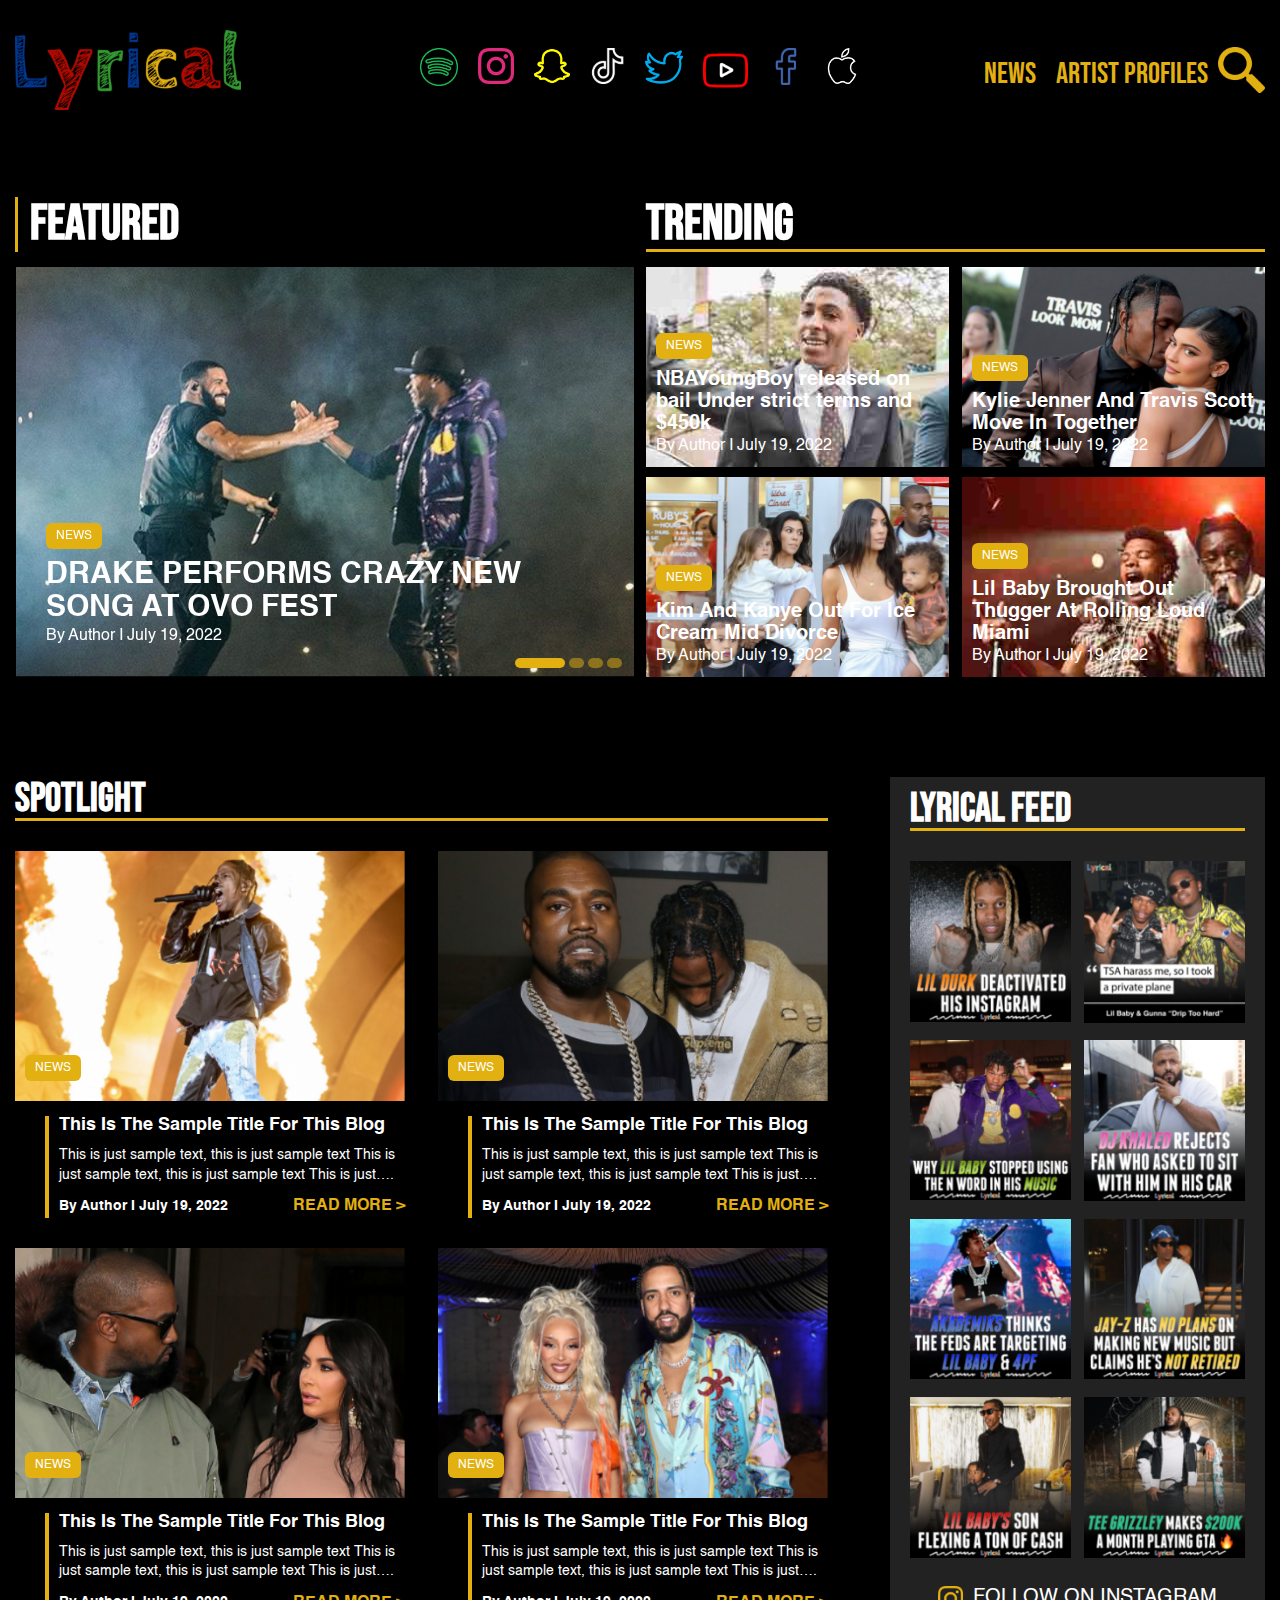
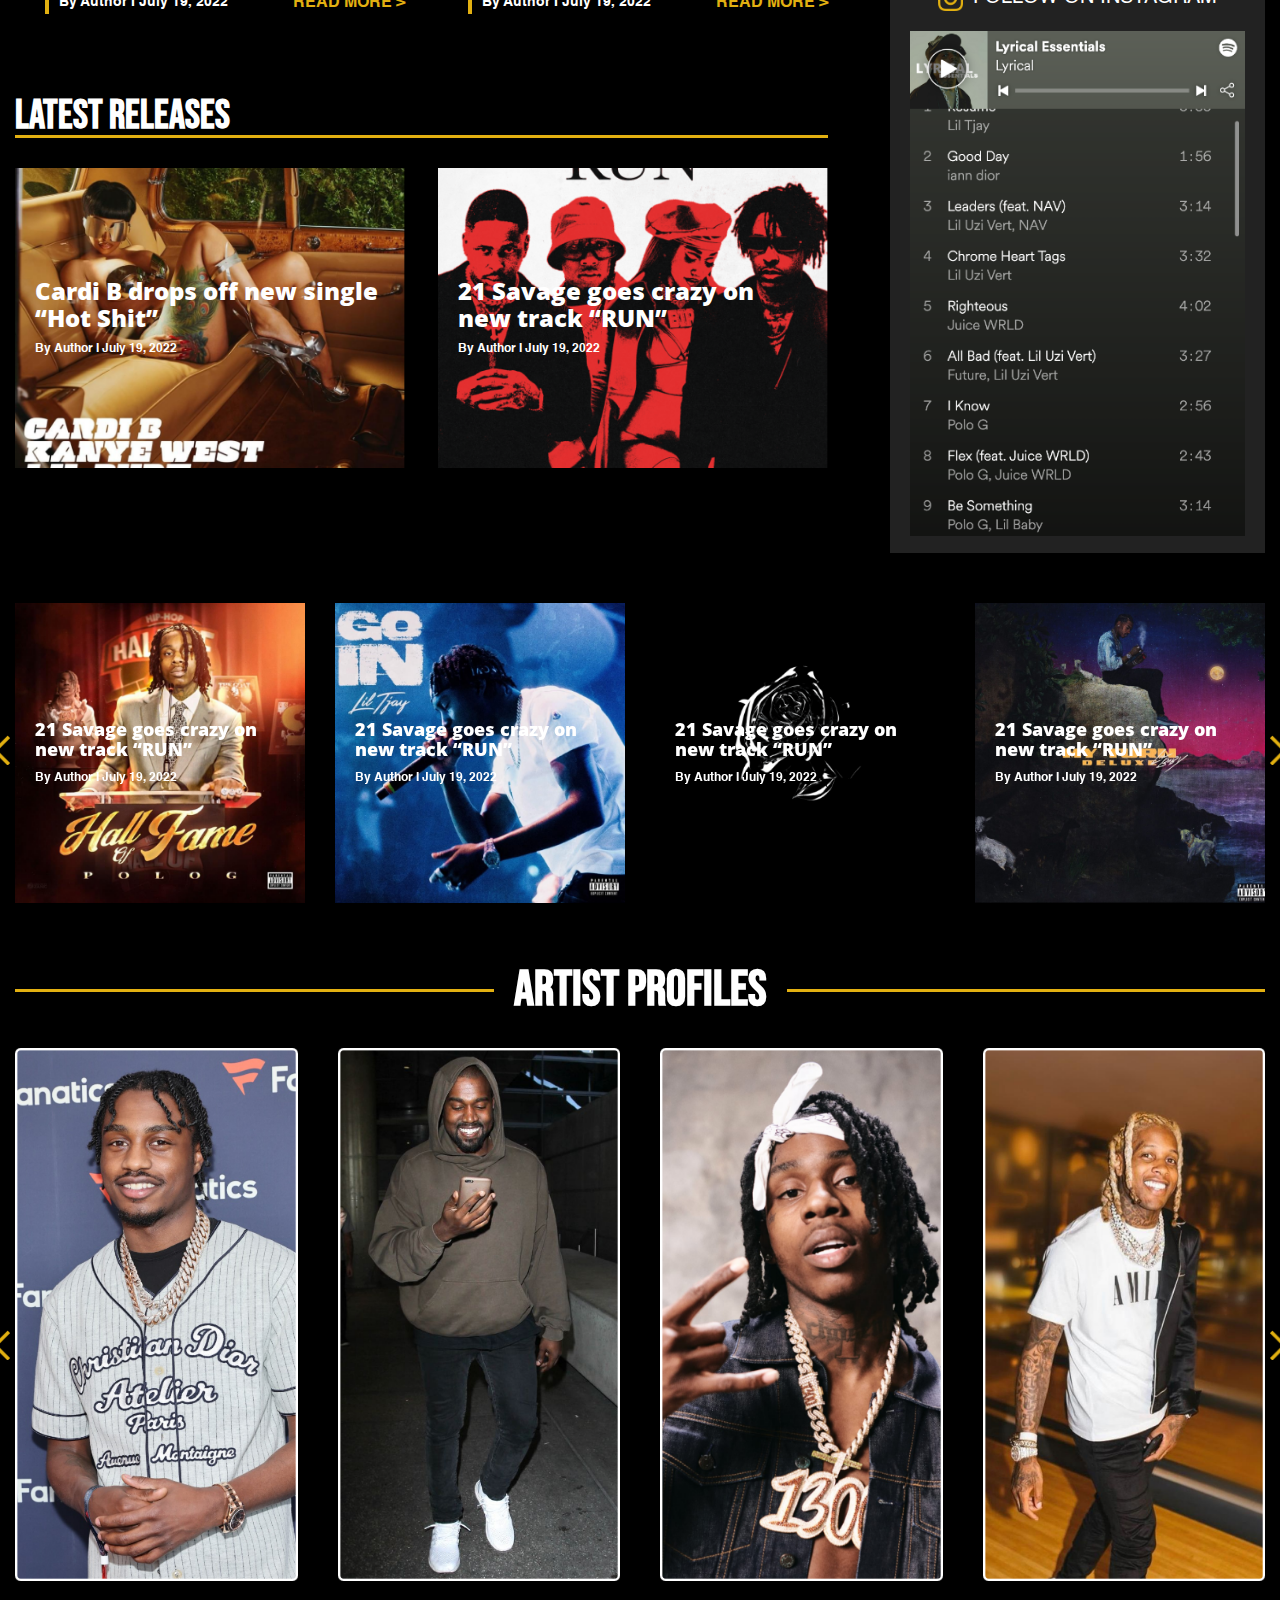
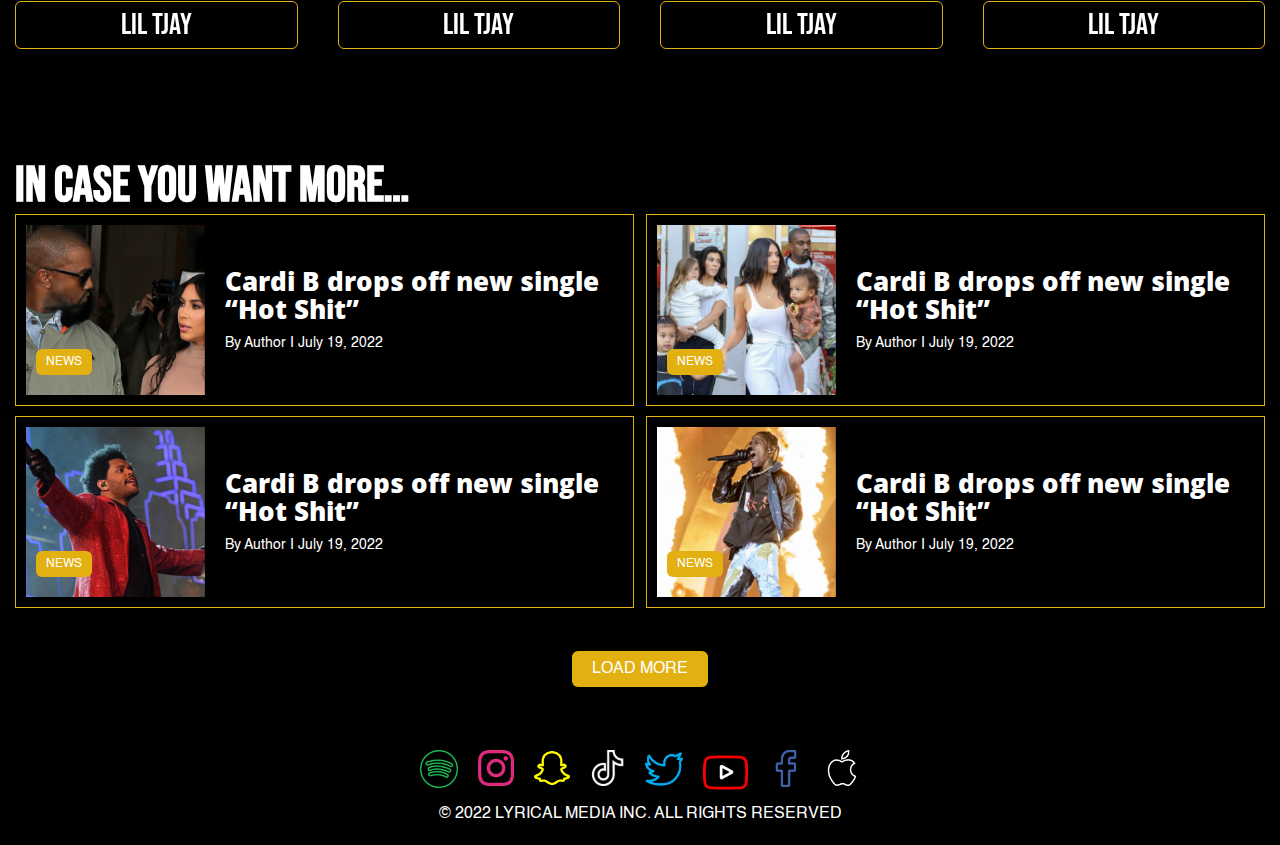
==== commit 03028cd2: "Responsive Content" ====
--- a/index.html
+++ b/index.html
@@ -18,6 +18,13 @@
     <header class="site--header">
         <div class="site--container">
             <div class="header--content flex space-between items-center">
+                <div class="hamButton">
+                    <button class="">
+                    <span></span>
+                    <span></span>
+                    <span></span>
+                    </button>
+                </div>
                 <div class="header--logo">
                     <img src="./assets/img/logo.svg" alt="">
                 </div>
@@ -66,7 +73,7 @@
                     </ul>
                 </div>
                 <div class="header--menu flex items-center">
-                    <nav>
+                    <nav class="header--menu_nav">
                         <ul class="main--menu flex">
                             <li>
                                 <a href="">News</a>
--- a/assets/css/style.css
+++ b/assets/css/style.css
@@ -554,4 +554,233 @@
 .site--footer {
     padding: 20px 0;
 }
-/* Footer End */+/* Footer End */
+
+.hamButton{
+    display: none;
+}
+
+/* Meida Query */
+
+@media(max-width:1366px){
+    h1{
+        font-size:5rem;
+    }
+    h2{
+        font-size:4rem;
+    }
+    h3{
+        font-size:3rem;
+    }   
+}
+
+
+@media(max-width:991px){
+    .trending--box {
+        gap: 15px;
+    }
+    .main--col {
+        width: 100%;
+    }
+    .main--col.trending--block {
+        margin-top: 50px;
+    }   
+    .header--logo {
+        order: 1;
+        width: 45%;
+    }
+    .header--icon {
+        order: 3;
+        width: 100%;
+    }
+    .header--menu {
+        order: 2;
+        width: 45%;
+    }
+    .owl-nav{
+        display: none;
+    }
+    .spotlight--box {
+        width: 100%;
+    }
+    
+    .lyrical--box {
+        width: 100%;
+        margin-top: 50px;
+    }
+    .lyrical--feed_item {
+        width: 23%;
+    }
+    .playlist {
+        text-align: center;
+    }
+    .spotlight--feed{
+        width: 49%;
+    }
+    .case--box_item{
+        width: 49%;
+    }
+    .case--info_title{
+        font-size: 2rem;
+    }
+}
+
+@media(max-width:767px){
+
+    :root{
+        font-size: 8px;
+    }
+
+    .header--icon{
+        margin: 20px 0 0;
+    }
+    .hamButton {
+        position: relative;
+        display: block;
+        width: 25%;
+        z-index: 999;
+    }
+    .header--logo {
+        width: 50%;
+    }
+    .header--menu {
+        width: 25%;
+    }
+    .hamButton button {
+        display: block;
+        background: transparent;
+        border: 0px;
+        outline: none;
+        transition: 0.6s ease-in-out;
+        padding: 0px;
+    }   
+    .hamButton button span {
+        width: 30px;
+        height: 3px;
+        background: var(--yellow);
+        transition: 0.4s ease-in-out;
+        display: block;
+        margin-bottom: 5px;
+        cursor: pointer;
+    }
+    .hamButton button span:last-child {
+        margin-bottom: 0px;
+    }
+
+    .hamButton button.active {
+        transform: rotate( 45deg );
+    }
+    .hamButton button.active span:nth-child(1) {
+        display: none;
+    }
+    .hamButton button.active span:nth-child(2) {
+        transform: translate(0px, 8px);
+    }
+    .hamButton button.active span:nth-child(3) {
+        transform: rotate( 90deg );
+    }
+    .social--icon li img {
+        width: 25px;
+    }
+    .social--icon li {
+        margin: 0 5px;
+    }
+
+
+
+    nav.header--menu_nav {
+        position: fixed;
+        left: 0;
+        right: 0;
+        bottom: 0;
+        top: 0;
+        margin: auto;
+        visibility: hidden;
+        opacity: 0;
+        display: flex;
+        align-items: center;
+        justify-content: center;
+        transition: 0.5s all;
+    }
+    .header--menu_nav.menu-active {
+        visibility: visible;
+        opacity: 1;
+        background-color: var(--black);
+        width: 100%;
+        height: 100%;
+        z-index: 99;
+        transition: 0.5s all;
+    }
+    
+    ul.main--menu {
+        flex-direction: column;
+        align-items: center;
+    }
+    .header--logo {
+        text-align: center;
+    }
+    .header--logo img {
+        max-width: 150px;
+    }
+    .search--icon img {
+        max-width: 30px;
+    }
+
+
+    .featured--item{
+        padding: 10px;
+    }
+
+    .trending--box_item{
+        width: 100%;
+    }
+    .main--col.trending--block {
+        margin-top: 20px;
+    }
+    .sl--feed {
+        padding-top: 0px;
+    }
+    .spotlight--feed {
+        width: 100%;
+    }
+    .feed--info{
+        margin: 15px 0px 0px 10px;
+    }
+    .latest--release_box .release--item {
+        width: 100%;
+    }
+    .latest--release_box{
+        gap:20px;
+    }
+    .lyrical--feed_item {
+        width: 48%;
+    }
+    .case--box_item {
+        width: 100%;
+    }
+    .case--img{
+        width: 40%;
+        min-height: 150px;
+    }
+    .case--info{
+        width: 60%;
+    }
+    .case--info_title{
+        font-size: 1.8rem;
+    }
+    .case--section{
+        padding-top: 0px;
+    }
+    .copyright--text {
+        margin-top: 10px;
+    }
+    .main--menu li {
+        margin: 10px;
+    }
+    html.menu-active {
+        overflow: hidden;
+    }
+    .featured--item{
+        height: 300px;
+    }
+}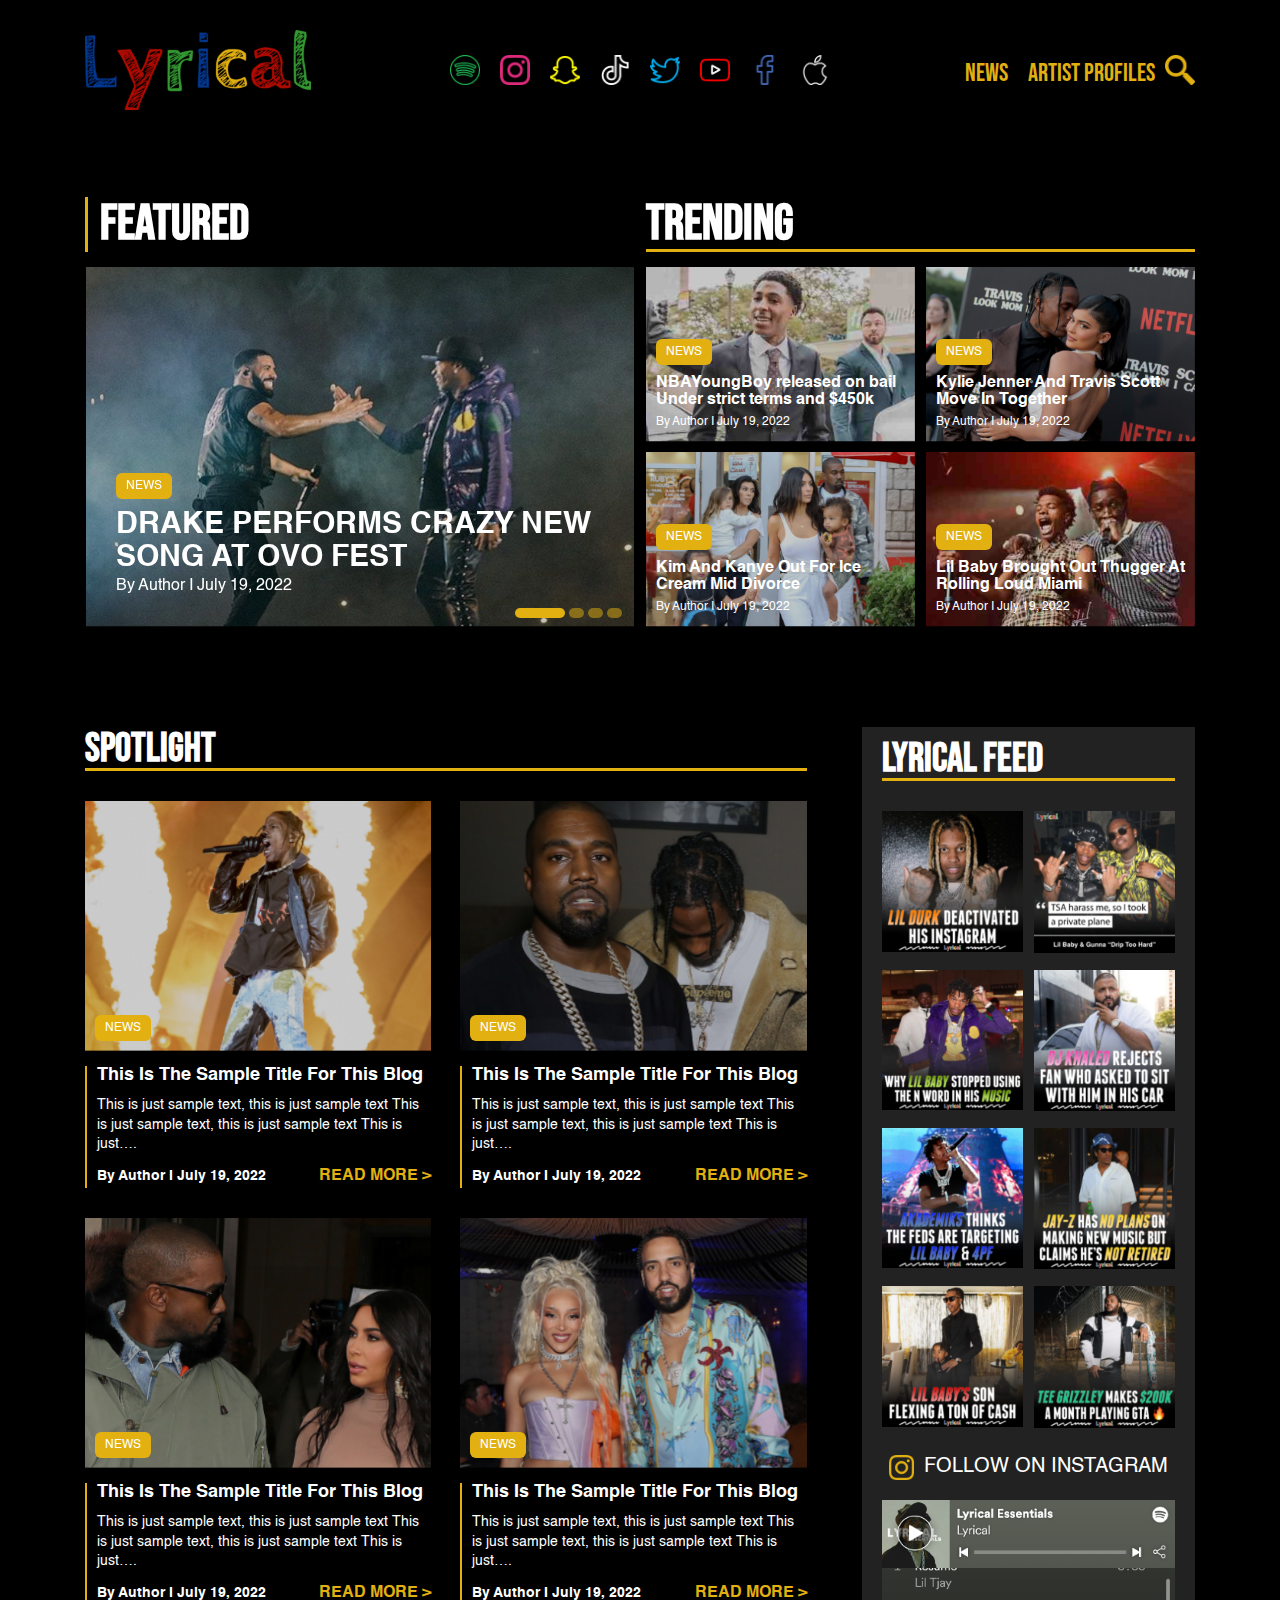
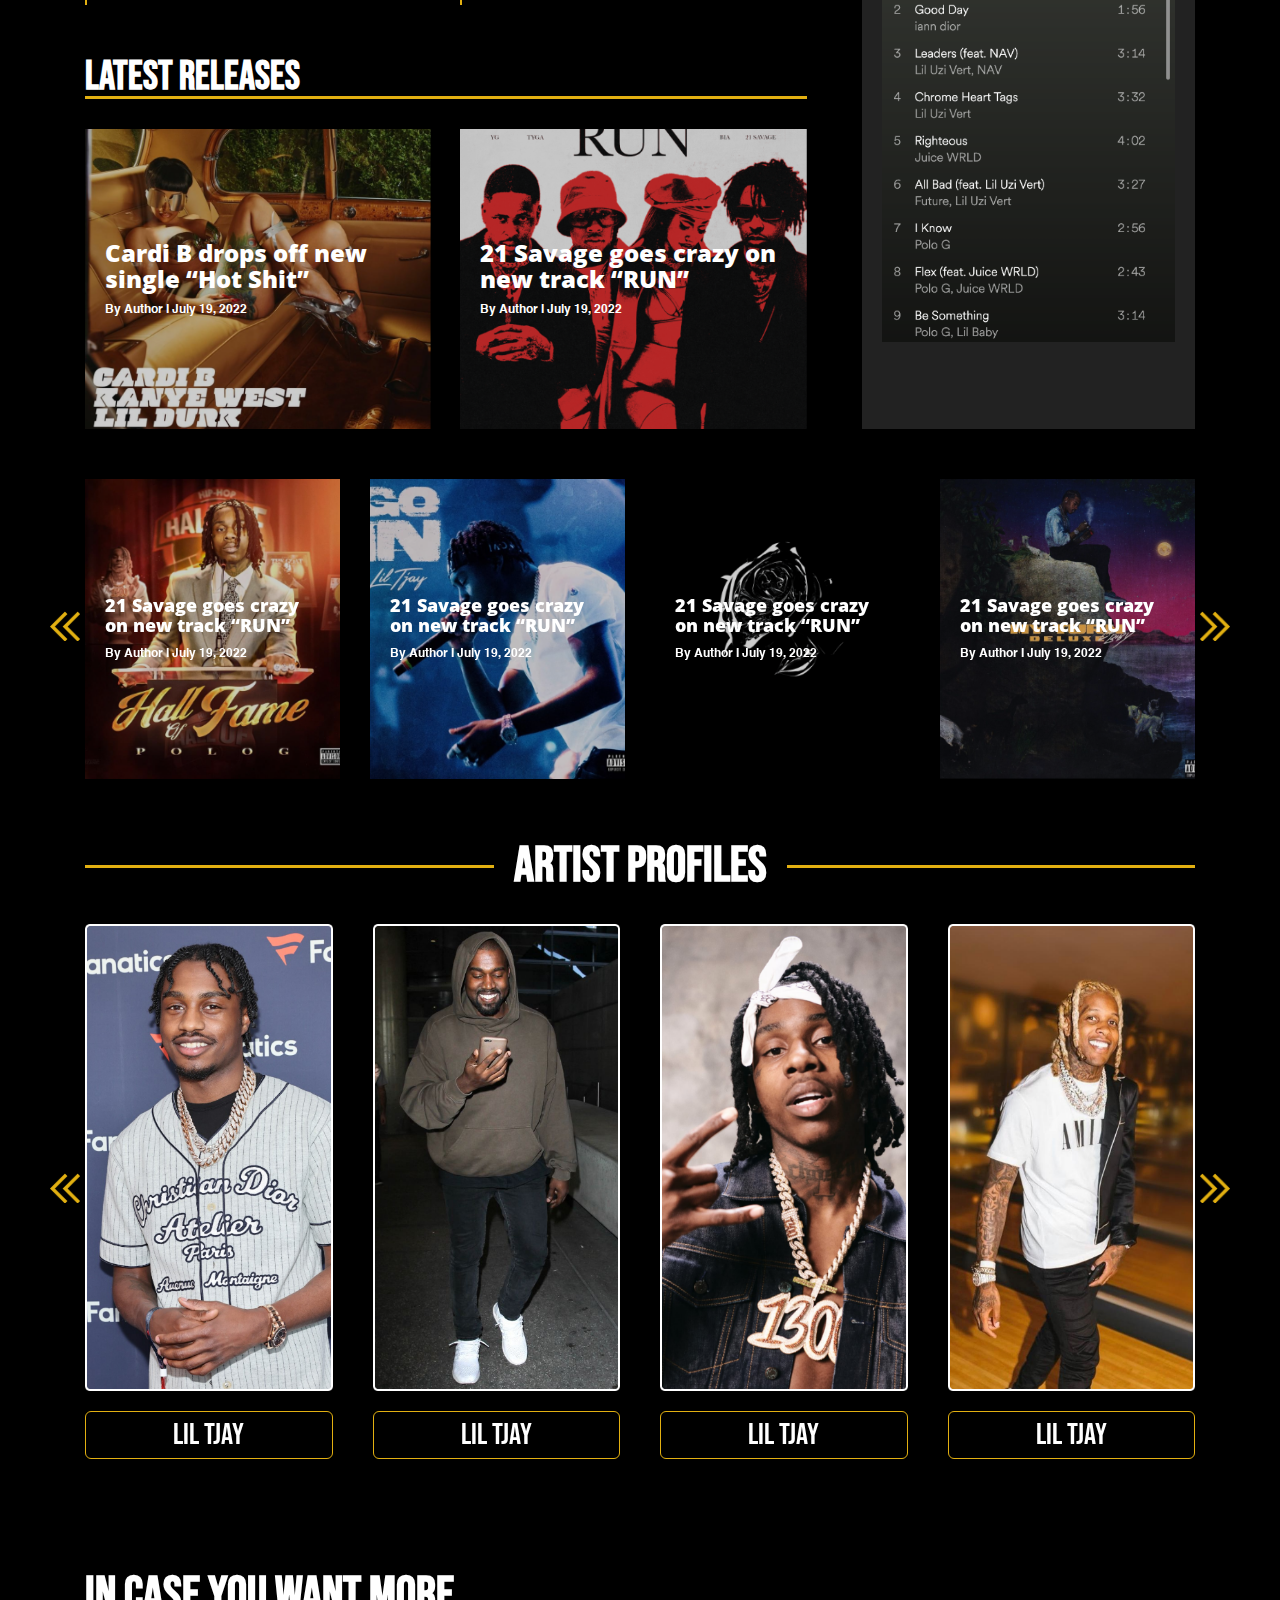
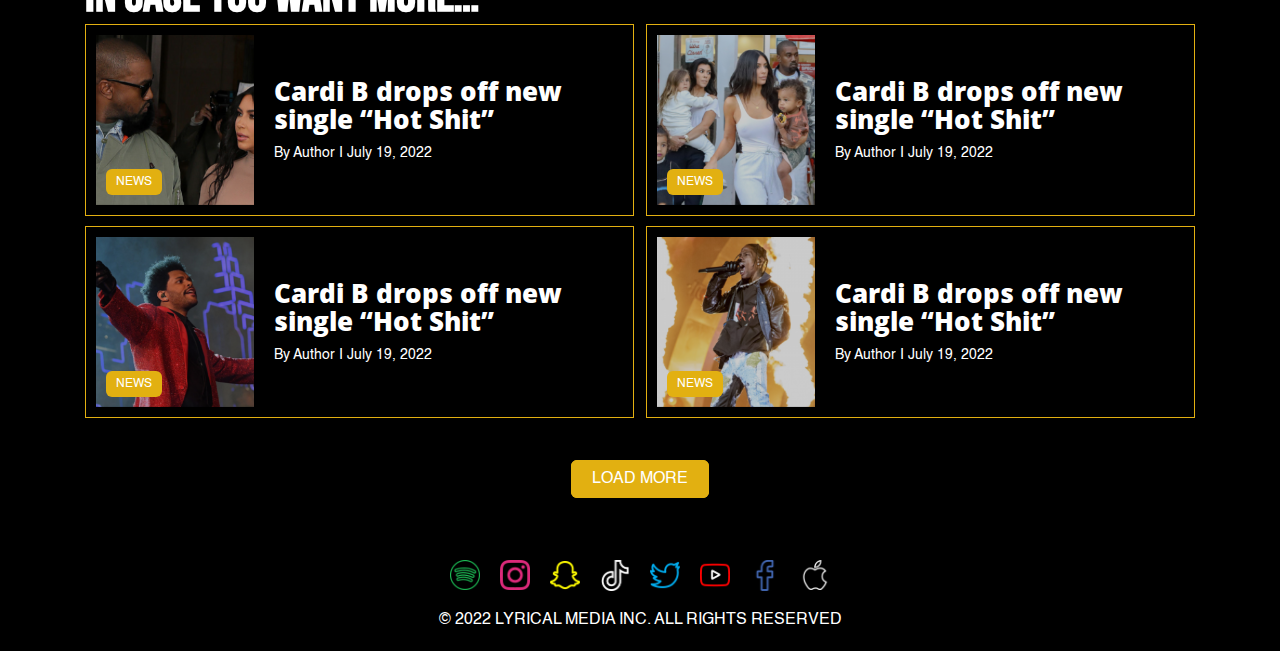
==== commit 3a2593fa: "Client Changes" ====
--- a/index.html
+++ b/index.html
@@ -4,7 +4,7 @@
     <meta charset="UTF-8">
     <meta http-equiv="X-UA-Compatible" content="IE=edge">
     <meta name="viewport" content="width=device-width, initial-scale=1.0">
-    <title>Lyrical</title>
+    <title>Home - Lyrical</title>
 
     <!-- Owl Carousel -->
     <link rel="stylesheet" href="https://cdnjs.cloudflare.com/ajax/libs/OwlCarousel2/2.3.4/assets/owl.carousel.min.css">
@@ -136,28 +136,28 @@
                             <a href="#" class="trending--box_item" style="background-image: url(./assets/img/tr-1.png);">
                                 <div class="trending--boc_content">
                                     <span class="item--category">NEWS</span>
-                                    <h4>NBAYoungBoy released on bail Under strict terms and $450k</h4>
+                                    <h6>NBAYoungBoy released on bail Under strict terms and $450k</h6>
                                     <span>By Author I July 19, 2022</span>
                                 </div>
                             </a>
                             <a href="#" class="trending--box_item" style="background-image: url(./assets/img/tr-2.png);">
                                 <div class="trending--boc_content">
                                     <span class="item--category">NEWS</span>
-                                    <h4>Kylie Jenner And Travis Scott Move In Together</h4>
+                                    <h6>Kylie Jenner And Travis Scott Move In Together</h6>
                                     <span>By Author I July 19, 2022</span>
                                 </div>
                             </a>
                             <a href="#" class="trending--box_item" style="background-image: url(./assets/img/tr-3.png);">
                                 <div class="trending--boc_content">
                                     <span class="item--category">NEWS</span>
-                                    <h4>Kim And Kanye Out For Ice Cream Mid Divorce</h4>
+                                    <h6>Kim And Kanye Out For Ice Cream Mid Divorce</h6>
                                     <span>By Author I July 19, 2022</span>
                                 </div>
                             </a>
                             <a href="#" class="trending--box_item" style="background-image: url(./assets/img/tr-4.png);">
                                 <div class="trending--boc_content">
                                     <span class="item--category">NEWS</span>
-                                    <h4>Lil Baby Brought Out Thugger At Rolling Loud Miami</h4>
+                                    <h6>Lil Baby Brought Out Thugger At Rolling Loud Miami</h6>
                                     <span>By Author I July 19, 2022</span>
                                 </div>
                             </a>
@@ -234,7 +234,8 @@
                             <div class="bottom--title">
                                 <h2>LATEST RELEASES</h2>
                             </div>
-                            <div class="latest--release_box flex space-between ">
+
+                            <div class="latest--release_box flex space-between m-hide">
                                 <a href="#" class="release--item" style="background-image: url(./assets/img/slr-2.png);">
                                     <div class="release--item_content">
                                         <h5 class="release--title">Cardi B drops off new single “Hot Shit”</h5>
@@ -247,7 +248,45 @@
                                         <p class="release--date">By Author I July 19, 2022</p>
                                     </div>
                                 </a>
-                                
+                            </div>
+
+                            <div class="latest--release_box flex space-between m-show">
+                                <a href="#" class="release--item" style="background-image: url(./assets/img/slr-2.png);">
+                                    <div class="release--item_content">
+                                        <h5 class="release--title">Cardi B drops off new single “Hot Shit”</h5>
+                                        <p class="release--date">By Author I July 19, 2022</p>
+                                    </div>
+                                </a>
+                                <a href="#" class="release--item" style="background-image: url(./assets/img/slr-1.png);">
+                                    <div class="release--item_content">
+                                        <h5 class="release--title">21 Savage goes crazy on new track “RUN”</h5>
+                                        <p class="release--date">By Author I July 19, 2022</p>
+                                    </div>
+                                </a>
+                                <a href="#" class="release--item" style="background-image: url(./assets/img/lr-1.png);">
+                                    <div class="release--item_content">
+                                        <h5 class="release--title">Cardi B drops off new single “Hot Shit”</h5>
+                                        <p class="release--date">By Author I July 19, 2022</p>
+                                    </div>
+                                </a>
+                                <a href="#" class="release--item" style="background-image: url(./assets/img/lr-2.png);">
+                                    <div class="release--item_content">
+                                        <h5 class="release--title">21 Savage goes crazy on new track “RUN”</h5>
+                                        <p class="release--date">By Author I July 19, 2022</p>
+                                    </div>
+                                </a>
+                                <a href="#" class="release--item" style="background-image: url(./assets/img/lr-3.png);">
+                                    <div class="release--item_content">
+                                        <h5 class="release--title">Cardi B drops off new single “Hot Shit”</h5>
+                                        <p class="release--date">By Author I July 19, 2022</p>
+                                    </div>
+                                </a>
+                                <a href="#" class="release--item" style="background-image: url(./assets/img/lr-4.png);">
+                                    <div class="release--item_content">
+                                        <h5 class="release--title">21 Savage goes crazy on new track “RUN”</h5>
+                                        <p class="release--date">By Author I July 19, 2022</p>
+                                    </div>
+                                </a>
                             </div>
                         </div>
                     </div>
@@ -297,7 +336,7 @@
         </section>
 
         <!-- Latest Release Slider -->
-        <section class="latest-release">
+        <section class="latest-release m-hide">
             <div class="site--container">
                 <div class="release--content">
                     <div class="latest--release_slider owl-carousel owl-theme">
@@ -341,9 +380,9 @@
             <div class="site--container">
                 <div class="artist--content">
                     <div class="border--title">
-                        <h1>ARTIST PROFILES</h1>
-                    </div>
-                    <div class="artist--slider owl-carousel owl-theme">
+                        <h1 class="innerTitle">ARTIST PROFILES</h1>
+                    </div>
+                    <div class="artist--slider owl-carousel owl-theme m-hide">
                         <div class="artist--slide">
                             <img src="./assets/img/ap-1.png" alt="">
                             <a href="" class="artist--link">LIL TJAY</a>
@@ -365,6 +404,40 @@
                             <a href="" class="artist--link">LIL TJAY</a>
                         </div>
                     </div>
+
+                    <div class="m--artist m-show">
+                        <div class="msingle--artist flex">
+                            <div class="martist--img">
+                                <img src="./assets/img/mb-1.png" alt="">
+                            </div>
+                            <div class="martist--info">
+                                <h5 class="martist--name">Ski Mask The Slump God</h5>
+
+                                <ul class="martist--list">
+                                    <li>Age: 26</li>
+                                    <li>Born: Los Angeles, CA</li>
+                                    <li>Birthday: April 18, 1996</li>
+                                </ul>
+                                <a href="" class="site--btn">Read More</a>
+                            </div>
+                        </div>
+                        <div class="msingle--artist flex">
+                            <div class="martist--img">
+                                <img src="./assets/img/mb-2.png" alt="">
+                            </div>
+                            <div class="martist--info">
+                                <h5 class="martist--name">Polo G</h5>
+
+                                <ul class="martist--list">
+                                    <li>Age: 26</li>
+                                    <li>Born: Los Angeles, CA</li>
+                                    <li>Birthday: April 18, 1996</li>
+                                </ul>
+                                <a href="" class="site--btn">Read More</a>
+                            </div>
+                        </div>
+                    </div>
+
                 </div>
             </div>
         </section>
--- a/assets/css/style.css
+++ b/assets/css/style.css
@@ -17,6 +17,10 @@
 @font-face {
     font-family: 'open-sans';
     src: url(../fonts/open-sans-regular.ttf);
+}
+@font-face {
+    font-family: 'open-sans-bold';
+    src: url(../fonts/open-sans-bold.ttf);
 }
 @font-face {
     font-family: 'open-sans-extrabold';
@@ -117,15 +121,15 @@
 }
   
 h1{
-    font-size:7rem;
-    font-family: 'Bebasneue-regular';
-}
-h2{
     font-size:6rem;
     font-family: 'Bebasneue-regular';
 }
+h2{
+    font-size:5rem;
+    font-family: 'Bebasneue-regular';
+}
 h3{
-    font-size:4rem;
+    font-size:3.5rem;
 }
 h4{
     font-size:2rem;
@@ -200,6 +204,12 @@
     border-radius: 6px;
     line-height: initial;
     text-transform: uppercase;
+    border: 1px solid var(--yellow);
+}
+.site--btn:hover{
+    background-color: var(--black);
+    color: var(--white);
+    border-color: var(--white);
 }
 
 
@@ -228,13 +238,19 @@
 .social--icon li {
     margin: 0 10px;
 }
+ul.social--icon.flex li a img {
+    max-width: 30px;
+}
+.search--icon img {
+    max-width: 30px;
+}
 .main--menu li{
     margin: 0 10px;
 }
 .main--menu li a{
     font-family: 'Bebasneue-regular';
     color: var(--yellow);
-    font-size: 3rem;
+    font-size: 2.5rem;
 }
 /* Header End */
 
@@ -281,12 +297,14 @@
 
 
 .featured--item {
-    height: 410px;
+    height: 360px;
     display: flex;
     align-items: flex-end;
     padding: 30px;
     background-size: cover;
     background-position: center;
+    background-color: rgba(0,0,0,0.2);
+    background-blend-mode: color;
 }
 .item--category {
     display: inline-block;
@@ -302,10 +320,18 @@
 }
 .trending--box_item {
     width: 49%;
-    height: 200px;
+    height: 175px;
     display: flex;
     align-items: flex-end;
     padding: 10px;
+    background-size: cover;
+    background-position: center;
+    background-color: rgba(0,0,0,0.2);
+    background-blend-mode: color;
+}
+.trending--boc_content span{
+    font-size: 1.2rem;
+    margin-top: 10px;
 }
 .trending--box {
     gap: 10px;
@@ -350,6 +376,11 @@
     padding: 10px;
     background-size: cover;
     background-position: center;
+    background-color: rgba(0,0,0,0.2);
+    background-blend-mode: color;
+}
+.case--img .item--category {
+    margin-bottom: 0;
 }
 .case--info {
     width: 70%;
@@ -409,7 +440,8 @@
     margin: auto;
     z-index: 0;
 }
-.border--title h1{
+.border--title .artist--title,
+.border--title .innerTitle{
     padding: 0 20px;
     background-color: var(--black);
     position: relative;
@@ -426,6 +458,8 @@
     display: flex;
     align-items: center;
     padding: 20px;
+    background-color: rgba(0,0,0,0.2);
+    background-blend-mode: color;
 }
 .release--title {
     font-family: 'open-sans-extrabold';
@@ -470,6 +504,9 @@
     width: 48%;
     margin-bottom: 30px;
 }
+.spotlight--feed span.item--category {
+    margin-bottom: 0px;
+}
 .spotlight--content {
     gap: 0px;
 }
@@ -481,11 +518,13 @@
     display: flex;
     align-items: flex-end;
     padding: 10px;
+    background-color: rgba(0,0,0,0.2);
+    background-blend-mode: color;
 }
 .feed--info {
     padding-left: 10px;
-    margin: 15px 0px 0px 30px;
-    border-left: 4px solid var(--yellow);
+    margin: 15px 0px 0px 0px;
+    border-left: 2px solid var(--yellow);
 }
 .feed--info > p {
     font-size: 1.4rem;
@@ -501,6 +540,10 @@
 .feed--more a {
     color: var(--yellow);
     font-family: 'Helvetica-Bold';
+    border-bottom: 1px solid transparent;
+}
+.feed--more a:hover {
+    border-bottom: 1px solid var(--yellow);
 }
 .latest--release_box .release--item {
     width: 48%;
@@ -509,7 +552,7 @@
     font-size: 2.4rem;
 }
 .latest--release {
-    padding-top: 50px;
+    padding-top: 20px;
 }
 .lyrical--feed_item {
     width: 48%;
@@ -547,20 +590,184 @@
 /* Spotlight or Lyrical Feed End */
 
 
-
-
-
 /* Footer */
 .site--footer {
     padding: 20px 0;
 }
+.copyright--text {
+    margin-top: 10px;
+}
 /* Footer End */
 
 .hamButton{
     display: none;
 }
 
-/* Meida Query */
+
+
+
+/******************************* 
+        Post Detail
+*******************************/
+
+.post--featuredImg {
+    max-width: 1000px;
+    margin: auto;
+}
+.post--featuredImg img {
+    width: 100%;
+}
+.post--detail {
+    padding: 50px 0;
+}
+.post--category {
+    text-align: center;
+    color: var(--yellow);
+    margin: 10px 0;
+    font-family: 'open-sans-bold';
+}
+.post--mainContent {
+    margin-top: 50px;
+    /* max-width: 900px; */
+    margin: 50px auto 0;
+}
+.post--title {
+    font-family: 'open-sans-bold';
+    text-align: center;
+    margin: 10px 0;
+}
+.post--info {
+    display: flex;
+    align-items: center;
+    justify-content: center;
+    margin: 20px 0;
+}
+.post--info li {
+    display: flex;
+    align-items: center;
+    margin-right: 20px;
+}
+ul.post--info li img {
+    max-width: 30px;
+}
+.post--info li span {
+    margin: 0px 10px;
+    font-family: 'open-sans';
+}
+.post--info li:last-child {
+    margin-right: 0;
+}
+.article--content {
+    margin-top: 50px;
+}
+.article--content p {
+    margin: 10px 0;
+}
+.article--content iframe {
+    width: 100%;
+    margin: 20px 0;
+}
+.spotlight--box.related--box {
+    max-width: 850px;
+    margin: auto;
+}
+.related--post {
+    padding: 50px 0;
+}
+.social--share {
+    justify-content: center;
+    background-color: #000;
+    position: relative;
+    display: inline-flex;
+    align-items: center;
+    padding: 0 20px;
+}
+.share--icon {
+    margin-left: 15px;
+    align-items: center;
+}
+.share--icon.flex li {
+    margin: 0 10px;
+}
+.share--block{
+    margin-top: 50px;
+}
+.social--share h3 {
+    font-family: 'open-sans-extrabold';
+}
+
+
+
+/******************************* 
+    Artist Profile Page
+*******************************/
+.artist--img {
+    width: 30%;
+    text-align: center;
+}
+.artist--bio {
+    width: 65%;
+}
+.artist--bio .border--title .artist--title {
+    font-family: 'open-sans-extrabold';
+}
+.bio--list li {
+    font-family: 'open-sans';
+    color: var(--white);
+    margin: 20px 0;
+    font-size: 2rem;
+}
+.artist--img img {
+    max-width: 250px;
+    width: 100%;
+}
+.single--artistMoreInfo {
+    margin: 50px 0;
+}
+
+.single--artistMoreInfo h3 {
+    font-family: 'open-sans-extrabold';
+    margin: 10px 0;
+}
+
+/* .single--artistMoreInfo p {
+    font-size: 1.8rem;
+} */
+
+
+/******************************* 
+        Search Page
+*******************************/
+.result--section {
+    padding: 50px 0;
+}
+.result--content {
+    max-width: 1000px;
+    margin: auto;
+}
+.result--content .border--title {
+    width: 90%;
+    margin: 0px auto 50px;
+}
+.result--content .border--title .innerTitle {
+    font-family: 'open-sans-extrabold';
+}
+
+
+
+.notFound--section{
+    padding:50px 0;
+}
+.m-show{
+    display: none;
+}
+
+
+
+
+/******************************* 
+        Media Query
+*******************************/
 
 @media(max-width:1366px){
     h1{
@@ -571,7 +778,11 @@
     }
     h3{
         font-size:3rem;
-    }   
+    }  
+    
+    .site--container{
+        max-width: 1140px;
+    }
 }
 
 
@@ -631,6 +842,13 @@
         font-size: 8px;
     }
 
+    .m-hide{
+        display: none !important;
+    }
+    .m-show{
+        display: flex;
+        flex-wrap: wrap;
+    }
     .header--icon{
         margin: 20px 0 0;
     }
@@ -744,13 +962,24 @@
         width: 100%;
     }
     .feed--info{
-        margin: 15px 0px 0px 10px;
+        margin: 15px 0px 0px 0px;
+        padding-left: 0;
+        border-left: 0;
+    }
+    .latest--release_box{
+        gap: 12px;
     }
     .latest--release_box .release--item {
-        width: 100%;
-    }
-    .latest--release_box{
-        gap:20px;
+        width: 48%;
+        padding: 10px;
+        height: 170px;
+
+    }
+    .latest--release_box .release--title{
+        font-size: 1.6rem;
+    }
+    .release--date{
+        margin-top: 5px;
     }
     .lyrical--feed_item {
         width: 48%;
@@ -783,4 +1012,120 @@
     .featured--item{
         height: 300px;
     }
+
+
+
+    .post--title {
+        font-size: 2rem;
+    }
+    .post--mainContent{
+        margin-top: 20px;
+    }
+    .article--content iframe{
+        height: 250px;
+    }
+    .share--block {
+        margin-top: 20px;
+    }
+    .social--share h3 {
+        font-size: 1.6rem;
+    }
+    .share--icon {
+        margin-left: 5px;
+    }
+    .share--icon.flex li img {
+        width: 20px;
+    }
+    .share--icon.flex li {
+        margin: 0 5px;
+    }
+    .related--post {
+        padding-top: 0;
+    }
+    
+    .article--content p{
+        font-size: 1.6rem;
+    }
+    .artist--img {
+        width: 100%;
+    }
+    .artist--bio {
+        width: 100%;
+        margin-top: 20px;
+    }
+    .border--title h1{
+        font-size: 4rem;
+    }
+    .single--artistMoreInfo h2{
+        font-size: 3rem;
+    }
+    .feed--more {
+        flex-direction: column;
+        align-items: flex-start;
+    }
+    .feed--more a {
+        display: inline-flex;
+        justify-content: flex-end;
+        width: 100%;
+        position: relative;
+        background-color: var(--black);
+        z-index: 999;
+        border-bottom: 0px !important;
+    }
+    .feed--more a:before {
+        content: '';
+        position: absolute;
+        width: 72%;
+        height: 1px;
+        background-color: var(--yellow);
+        margin: auto;
+        top: 0;
+        bottom: 0;
+        z-index: -1;
+        left: 0;
+    }
+
+
+    .case--box_item{
+        border: 0;
+        padding-left: 0;
+        padding-right: 0;
+    }
+    .msingle--artist.flex {
+        padding: 10px;
+        border: 2px solid var(--white);
+        border-radius: 6px;
+        width: 100%;
+        justify-content: space-between;
+        margin: 10px 0;
+    }
+    .martist--img {
+        width: 120px;
+        height: 120px;
+    }
+    .martist--img img {
+        width: 100%;
+        height: 100%;
+        object-fit: cover;
+        object-position: top;
+    }
+    .martist--info {
+        width: 60%;
+    }
+    .martist--list {
+        margin: 10px 0;
+    }
+    .martist--list li {
+        color: var(--white);
+        font-family: 'Helvetica-Bold';
+    }
+    .martist--info .site--btn {
+        display: inline-block;
+        padding: 5px 10px;
+        font-size: 1.2rem;
+    }
+    .artist--img img {
+        max-height: 300px;
+        object-fit: contain;
+    }
 }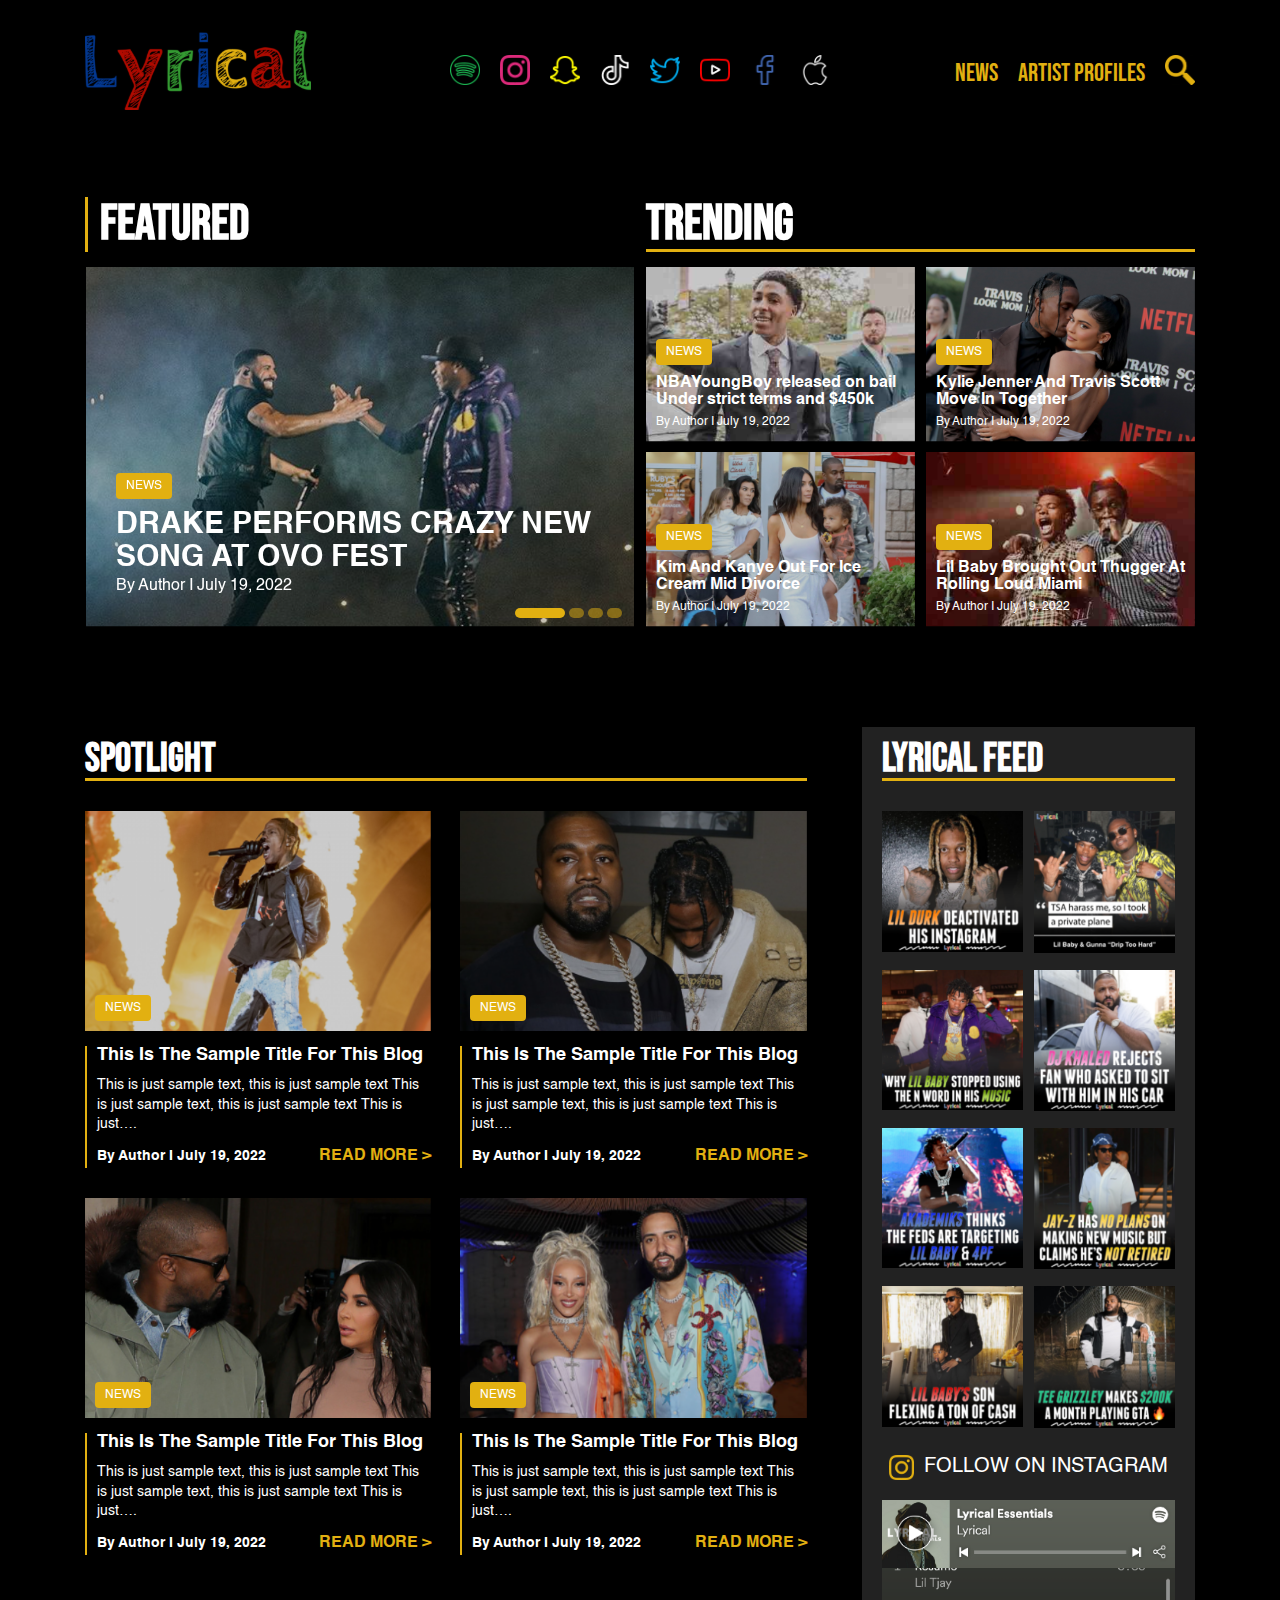
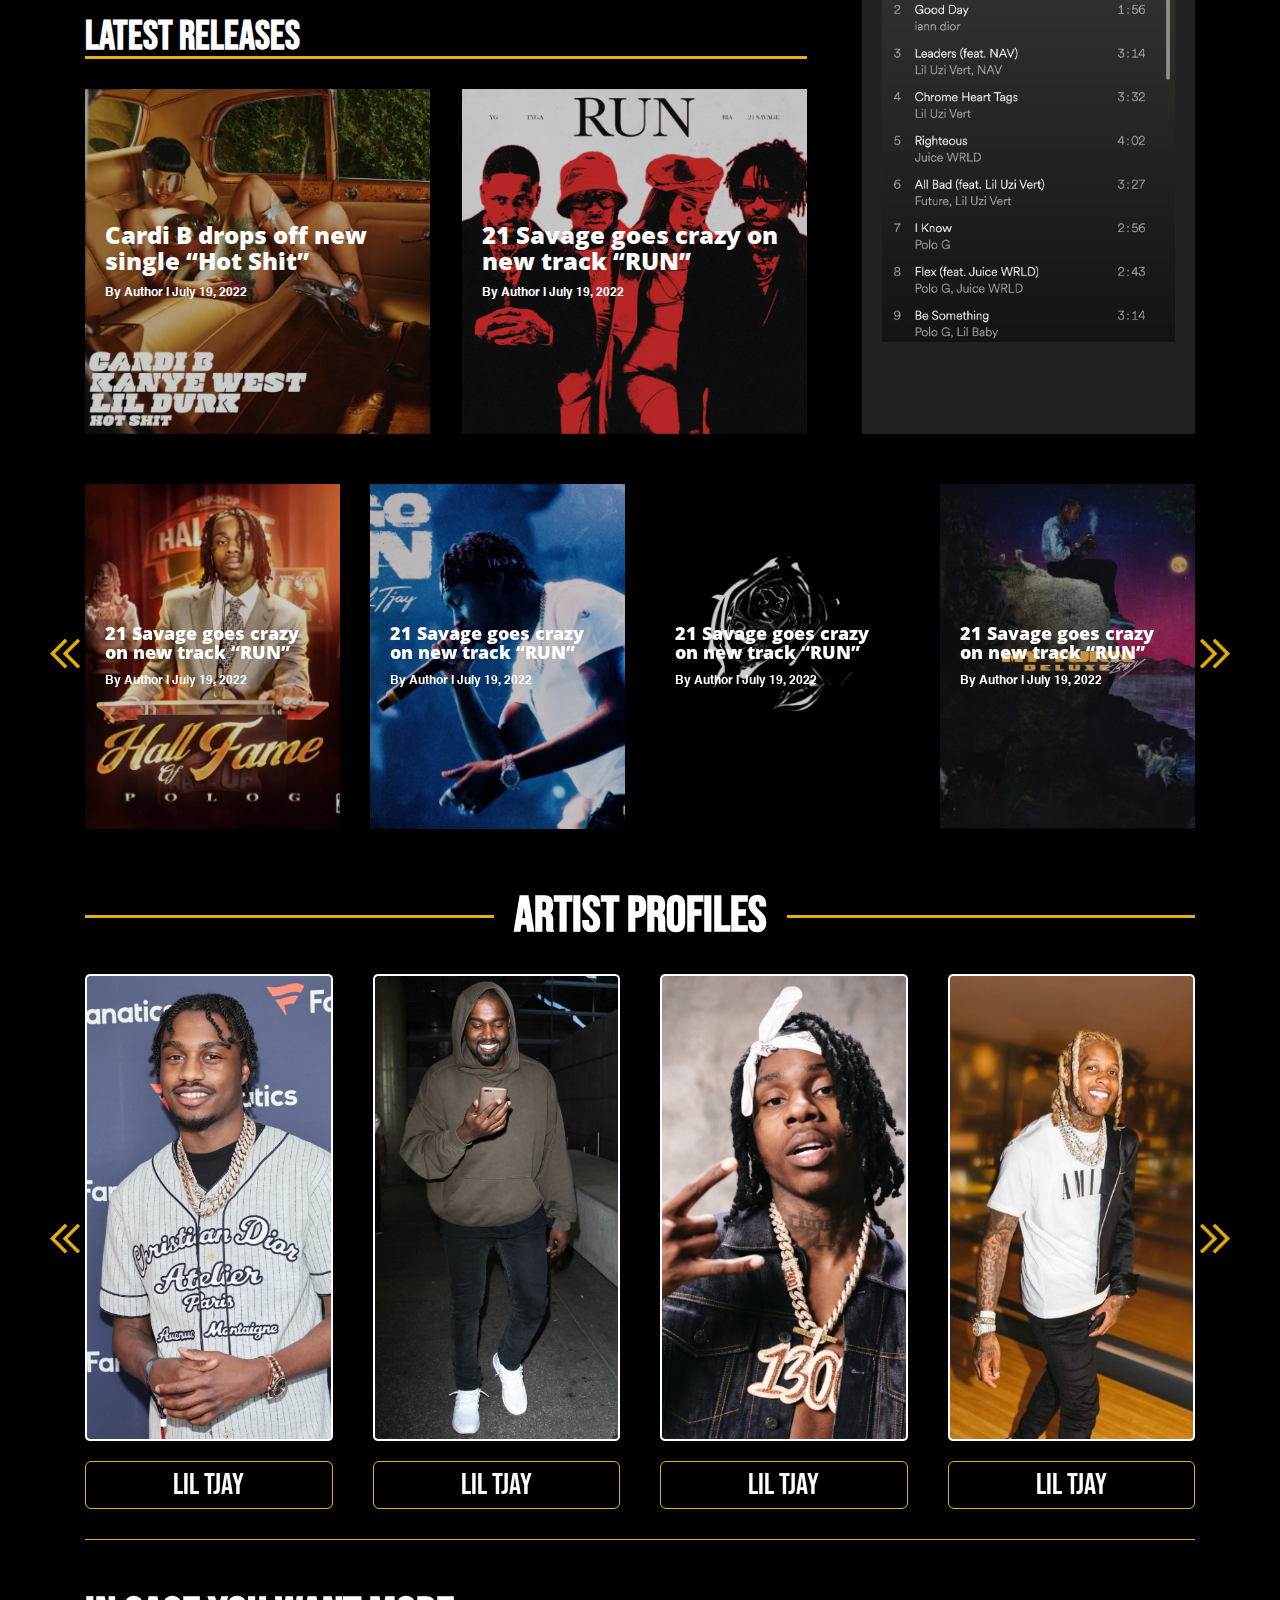
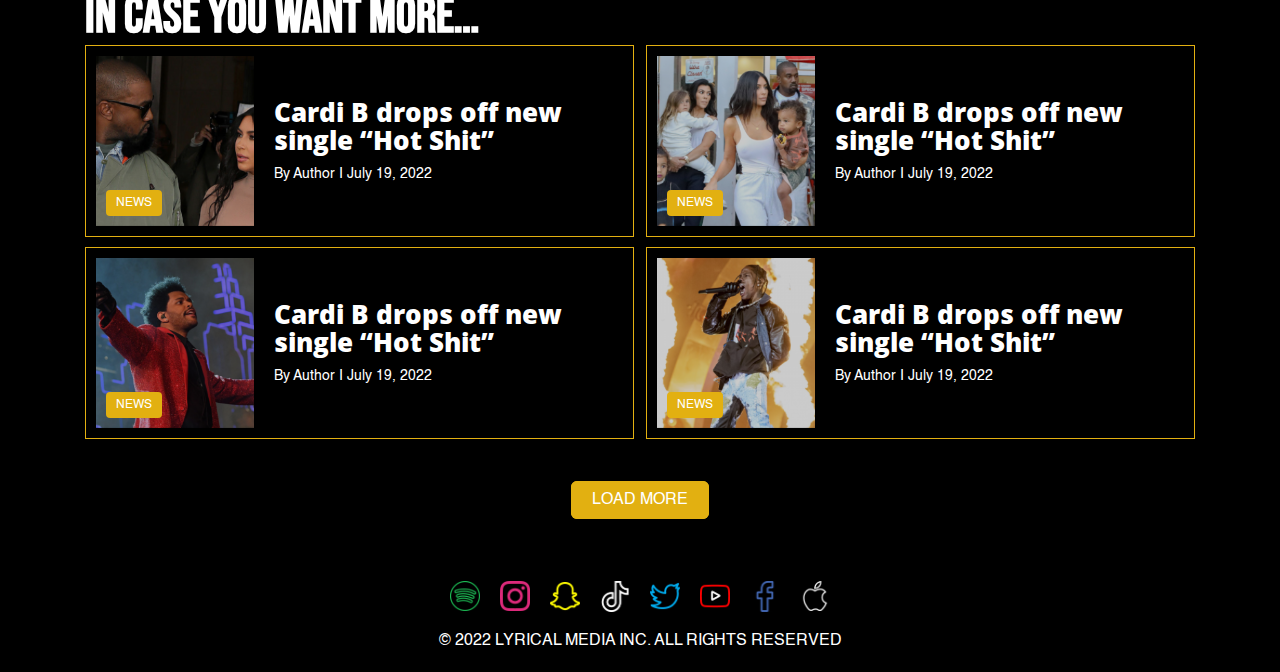
==== commit 35c2018c: "CLient New Changes" ====
--- a/index.html
+++ b/index.html
@@ -98,7 +98,7 @@
             <div class="site--container">
                 <div class="main--content flex space-between">
                     <div class="main--col featured--block">
-                        <h1 class="white featured--title">FEATURED</h1>
+                        <h1 class="white featured--title m-hide">FEATURED</h1>
                         <div class="featured--slider owl-carousel owl-theme">
                             <a href="#" class="featured--item" style="background-image:url(./assets/img/fs-item.png) ;">
                                 <div class="featured--item_content">
@@ -132,7 +132,7 @@
                     </div>
                     <div class="main--col trending--block">
                         <h1 class="white trending--title">TRENDING</h1>
-                        <div class="trending--box flex space-between">
+                        <div class="trending--box flex space-between m-hide">
                             <a href="#" class="trending--box_item" style="background-image: url(./assets/img/tr-1.png);">
                                 <div class="trending--boc_content">
                                     <span class="item--category">NEWS</span>
@@ -161,6 +161,35 @@
                                     <span>By Author I July 19, 2022</span>
                                 </div>
                             </a>
+                        </div>
+                        <div class="spotlight--content flex space-between m-show trending--mobile">
+                            <div class="spotlight--feed">
+                                <div class="feed--img" style="background-image: url(./assets/img/sl-1.png);">
+                                    <span class="item--category">news</span>
+                                </div>
+                                <div class="feed--info">
+                                    <h5>This Is The Sample Title For This Blog </h5>
+                                    <p>This is just sample text, this is just sample text This is just sample text, this is just sample text This is just….</p>
+                                    <div class="feed--more flex space-between items-center">
+                                        <span>By Author I July 19, 2022</span>
+                                        <a href="">READ MORE ></a>
+                                    </div>
+                                </div>
+                            </div>
+                            <div class="spotlight--feed">
+                                <div class="feed--img" style="background-image: url(./assets/img/sl-2.png);">
+                                    <span class="item--category">news</span>
+                                </div>
+                                <div class="feed--info">
+                                    <h5>This Is The Sample Title For This Blog </h5>
+                                    <p>This is just sample text, this is just sample text This is just sample text, this is just sample text This is just….</p>
+                                    <div class="feed--more flex space-between items-center">
+                                        <span>By Author I July 19, 2022</span>
+                                        <a href="">READ MORE ></a>
+                                    </div>
+                                </div>
+                            </div>
+                            
                         </div>
                     </div>
                 </div>
@@ -455,6 +484,7 @@
                             <div class="case--info">
                                 <h4 class="case--info_title">Cardi B drops off new single “Hot Shit”</h4>
                                 <p class="case--info_date">By Author I July 19, 2022</p>
+                                <span class="mobile--readMore">READ MORE ></span>
                             </div>
                         </a>
                         <a href="#" class="case--box_item flex space-between items-center">
@@ -464,6 +494,7 @@
                             <div class="case--info">
                                 <h4 class="case--info_title">Cardi B drops off new single “Hot Shit”</h4>
                                 <p class="case--info_date">By Author I July 19, 2022</p>
+                                <span class="mobile--readMore">READ MORE ></span>
                             </div>
                         </a>
                         <a href="#" class="case--box_item flex space-between items-center">
@@ -473,6 +504,7 @@
                             <div class="case--info">
                                 <h4 class="case--info_title">Cardi B drops off new single “Hot Shit”</h4>
                                 <p class="case--info_date">By Author I July 19, 2022</p>
+                                <span class="mobile--readMore">READ MORE ></span>
                             </div>
                         </a>
                         <a href="#" class="case--box_item flex space-between items-center">
@@ -482,6 +514,7 @@
                             <div class="case--info">
                                 <h4 class="case--info_title">Cardi B drops off new single “Hot Shit”</h4>
                                 <p class="case--info_date">By Author I July 19, 2022</p>
+                                <span class="mobile--readMore">READ MORE ></span>
                             </div>
                         </a>
                     </div>
--- a/assets/css/style.css
+++ b/assets/css/style.css
@@ -226,6 +226,9 @@
     width: 30%;
     display: flex;
     justify-content: flex-end;
+}
+.header--menu_nav {
+    margin-right: 10px;
 }
 .header--icon {
     width: 40%;
@@ -311,7 +314,7 @@
     padding: 7px 10px;
     background-color: var(--yellow);
     width: max-content;
-    border-radius: 6px;
+    border-radius: 4px;
     line-height: initial;
     color: var(--white);
     margin-bottom: 10px;
@@ -404,7 +407,11 @@
 
 /* ARTIST PROFILES */
 .artist--profile{
-    padding: 50px 0;
+    padding: 50px 0 0;
+}
+.artist--content {
+    padding-bottom: 20px;
+    border-bottom: 1px solid var(--yellow);
 }
 .artist--link {
     margin-top: 20px;
@@ -452,7 +459,7 @@
 
 /* Lastest Relase */
 .release--item {
-    height: 300px;
+    height: 345px;
     background-size: cover;
     background-position: center;
     display: flex;
@@ -512,7 +519,7 @@
 }
 
 .feed--img {
-    height: 250px;
+    height: 220px;
     background-size: cover;
     background-position: center;
     display: flex;
@@ -547,6 +554,7 @@
 }
 .latest--release_box .release--item {
     width: 48%;
+    max-width: 345px;
 }
 .latest--release_box .release--title {
     font-size: 2.4rem;
@@ -648,7 +656,7 @@
     margin-right: 20px;
 }
 ul.post--info li img {
-    max-width: 30px;
+    max-width: 25px;
 }
 .post--info li span {
     margin: 0px 10px;
@@ -668,8 +676,12 @@
     margin: 20px 0;
 }
 .spotlight--box.related--box {
-    max-width: 850px;
+    width: 100%;
+    max-width: 1000px;
     margin: auto;
+}
+.related--box .feed--img{
+    height: 320px;
 }
 .related--post {
     padding: 50px 0;
@@ -747,22 +759,35 @@
 }
 .result--content .border--title {
     width: 90%;
-    margin: 0px auto 50px;
+    margin: 0px auto 30px;
+}
+.result--notFound {
+    text-align: center;
+    margin: 30px 0 50px;
+}
+.result--notFound p{
+    color: var(--red);
+    font-family: 'open-sans-bold';
 }
 .result--content .border--title .innerTitle {
     font-family: 'open-sans-extrabold';
 }
 
 
-
+/* Client New Changes */
 .notFound--section{
     padding:50px 0;
 }
-.m-show{
+.m-show,
+.mobile--readMore{
     display: none;
 }
-
-
+.result--section .feed--img {
+    height: 300px;
+}
+.sl--feed .spotlight--box .bottom--title {
+    padding-top: 10px;
+}
 
 
 /******************************* 
@@ -834,6 +859,18 @@
     .case--info_title{
         font-size: 2rem;
     }
+    .related--box .feed--img,
+    .result--section .feed--img {
+        height: 250px;
+    }
+    .result--content .border--title .innerTitle {
+        margin: 0 40px;
+    }
+    .result--content .border--title {
+        width: 100%;
+    }
+    
+    
 }
 
 @media(max-width:767px){
@@ -953,7 +990,7 @@
         width: 100%;
     }
     .main--col.trending--block {
-        margin-top: 20px;
+        margin-top: 40px;
     }
     .sl--feed {
         padding-top: 0px;
@@ -1010,7 +1047,7 @@
         overflow: hidden;
     }
     .featured--item{
-        height: 300px;
+        height: 250px;
     }
 
 
@@ -1128,4 +1165,40 @@
         max-height: 300px;
         object-fit: contain;
     }
+
+    /* Client New Changes */
+    .featured--slider{
+        border: 2px solid var(--white);
+    }
+    .trending--mobile .feed--more{
+        flex-direction: row;
+        
+    }
+    .trending--mobile .feed--more a{
+        width: auto;
+    }
+    .trending--mobile .feed--more a:before{
+        display: none;
+    }
+    .trending--mobile .feed--info{
+        border-left: 2px solid var(--yellow);
+        padding-left: 10px;
+    }
+    .artist--content{
+        margin-bottom: 30px;
+        border-bottom: 3px solid var(--yellow);
+    }
+    .mobile--readMore {
+        display: block;
+        font-family: 'open-sans-bold';
+        margin-top: 10px;
+        color: var(--yellow);
+    }
+    ul.post--info li img {
+        max-width: 15px;
+    }
+    .related--box .feed--img,
+    .result--section .feed--img {
+        height: 230px;
+    }
 }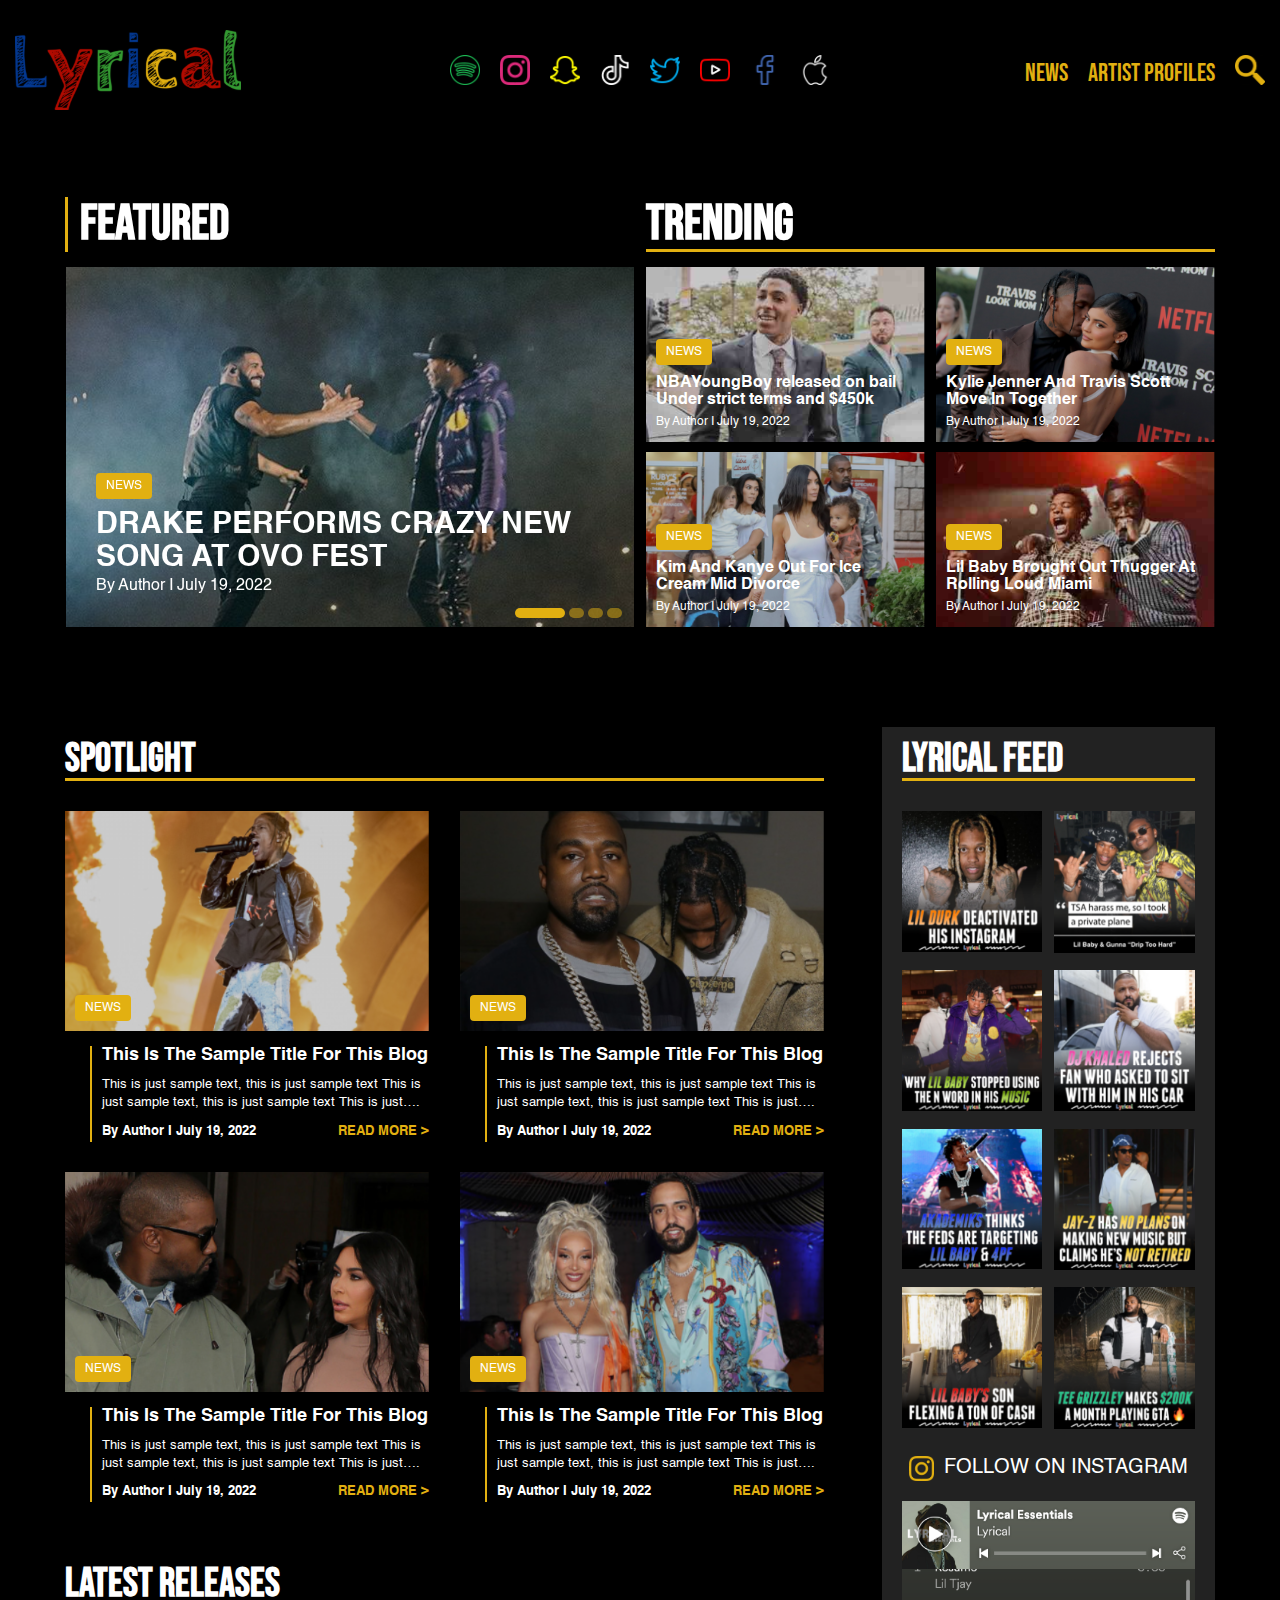
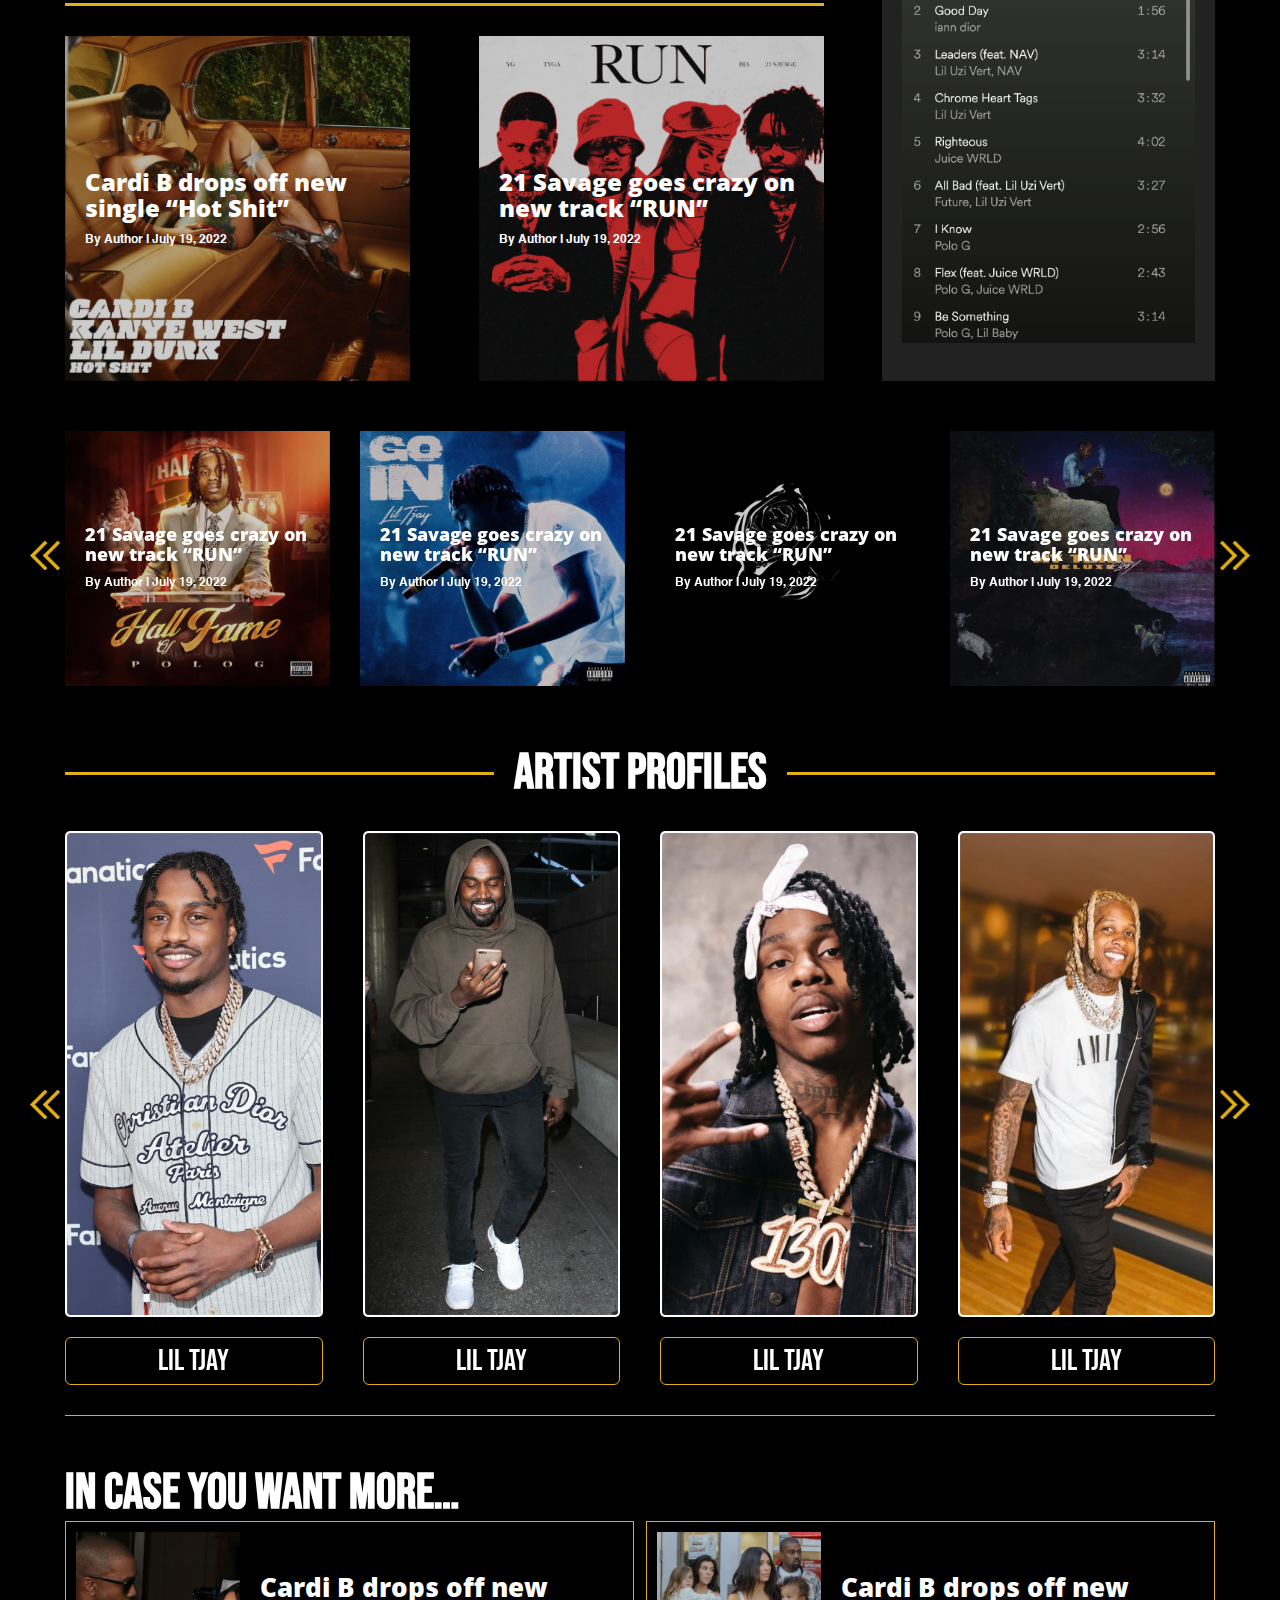
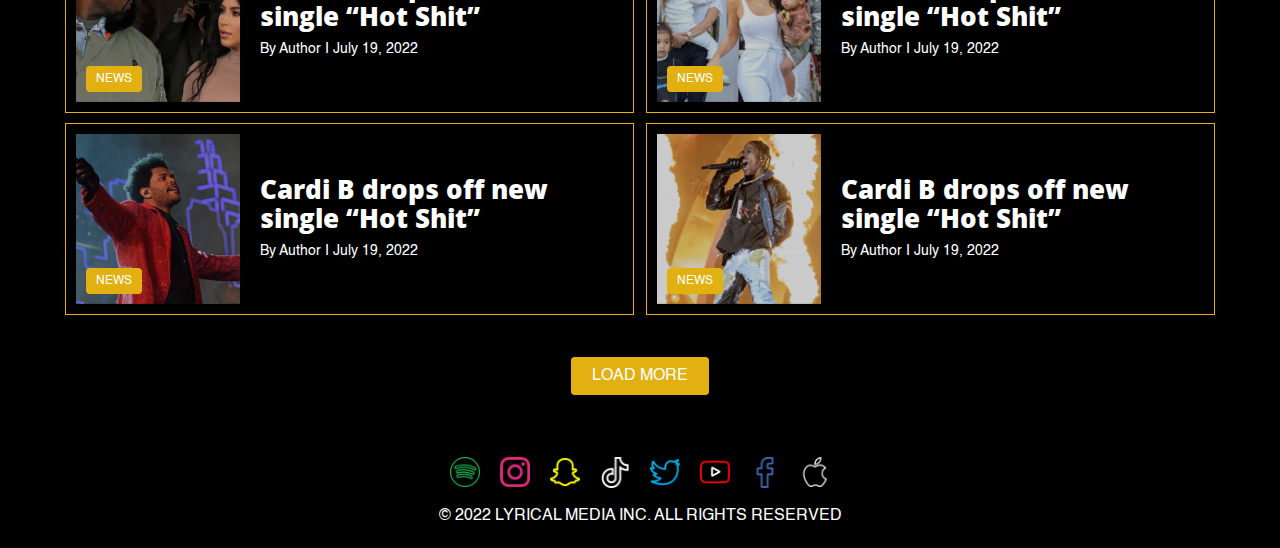
==== commit dc44cd27: "Client New Changes" ====
--- a/index.html
+++ b/index.html
@@ -319,7 +319,7 @@
                             </div>
                         </div>
                     </div>
-                    <div class="lyrical--box">
+                    <div class="lyrical--box m-hide">
                         <div class="bottom--title">
                             <h2>LYRICAL FEED</h2>
                         </div>
--- a/assets/css/style.css
+++ b/assets/css/style.css
@@ -175,7 +175,7 @@
 .site--container{
     width: 100%;
     height: 100%;
-    max-width: 1280px;
+    max-width: 1180px;
     padding-left: 15px;
     padding-right: 15px;
     margin: auto;
@@ -201,7 +201,7 @@
     padding: 10px 20px;
     background-color: var(--yellow);
     color: var(--white);
-    border-radius: 6px;
+    border-radius: 4px;
     line-height: initial;
     text-transform: uppercase;
     border: 1px solid var(--yellow);
@@ -254,6 +254,9 @@
     font-family: 'Bebasneue-regular';
     color: var(--yellow);
     font-size: 2.5rem;
+}
+.site--header .site--container {
+    max-width: 1280px;
 }
 /* Header End */
 
@@ -486,10 +489,10 @@
     padding: 50px 0;
 }
 .spotlight--box {
-    width: 65%;
+    width: 66%;
 }
 .lyrical--box {
-    width: 30%;
+    width: 29%;
     padding: 10px 20px;
     background-color: var(--gray);
 }
@@ -530,24 +533,25 @@
 }
 .feed--info {
     padding-left: 10px;
-    margin: 15px 0px 0px 0px;
+    margin: 15px 0px 0px 25px;
     border-left: 2px solid var(--yellow);
 }
 .feed--info > p {
-    font-size: 1.4rem;
+    font-size: 1.3rem;
     margin: 10px 0;
 }
 .feed--info > span {
     font-size: 1.3rem;
 }
 .feed--more span {
-    font-size: 1.4rem;
+    font-size: 1.3rem;
     font-family: 'Helvetica-Bold';
 }
 .feed--more a {
     color: var(--yellow);
     font-family: 'Helvetica-Bold';
     border-bottom: 1px solid transparent;
+    font-size: 1.3rem;
 }
 .feed--more a:hover {
     border-bottom: 1px solid var(--yellow);
@@ -788,6 +792,9 @@
 .sl--feed .spotlight--box .bottom--title {
     padding-top: 10px;
 }
+.latest--release_slider .release--item{
+    height: 255px;
+}
 
 
 /******************************* 
@@ -805,9 +812,6 @@
         font-size:3rem;
     }  
     
-    .site--container{
-        max-width: 1140px;
-    }
 }
 
 
@@ -1201,4 +1205,26 @@
     .result--section .feed--img {
         height: 230px;
     }
+    .featured--slider .owl-dots button.owl-dot span{
+        background-color: var(--white) !important;
+    }
+    .site--btn,
+    .item--category{
+        border-radius: 3px;
+    }
+    .case--img{
+        padding: 13px;
+    }
+    .artist--profile {
+        padding: 0;
+    }
+    .trending--mobile .feed--info{
+        margin: 15px 0px 0px 25px;
+    }
+    .spotlight--feed:last-child{
+        margin-bottom: 0px;
+    }
+    .feed--img{
+        padding: 15px;
+    }
 }